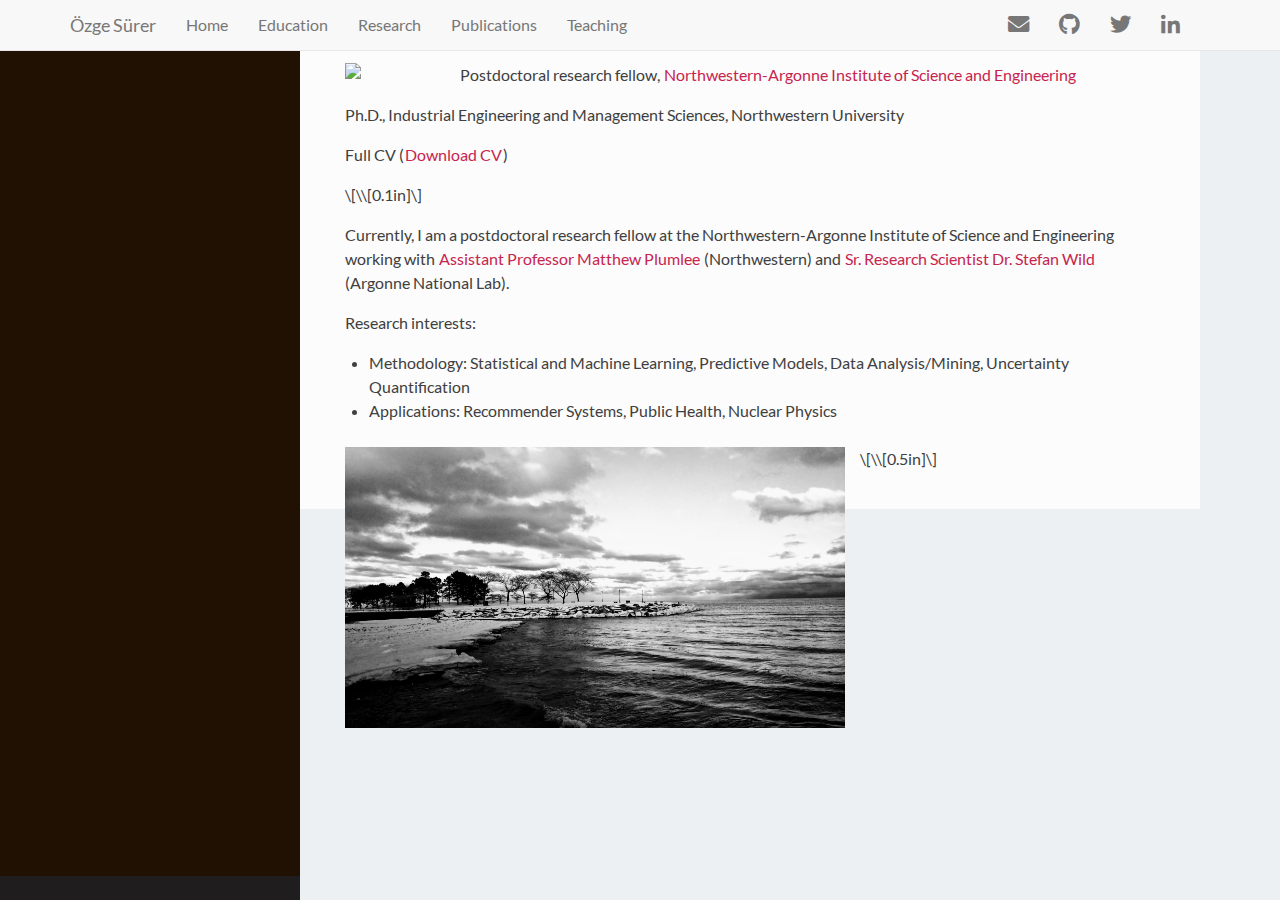
==== index.html @ b094a2ca "including some nice photos" ====
<!DOCTYPE html>
<html xmlns="http://www.w3.org/1999/xhtml">
  <head>
    <meta charset="utf-8">
    <meta http-equiv="Content-Type" content="text/html; charset=utf-8" />
    <meta name="generator" content="pandoc" />

    
    
    <title></title>

        <script src="site_libs/jquery-1.11.3/jquery.min.js"></script>
    <meta name="viewport" content="width=device-width, initial-scale=1" />
    <link href="site_libs/bootstrap-3.3.7/css/bootstrap.min.css" rel="stylesheet" />
    <script src="site_libs/bootstrap-3.3.7/js/bootstrap.min.js"></script>
    <script src="site_libs/jqueryui-1.11.4/jquery-ui.min.js"></script>
    <script src="site_libs/navigation-1.1/tabsets.js"></script>
    <link href="site_libs/magnific-popup-1.1.0/magnific-popup.css" rel="stylesheet" />
    <script src="site_libs/magnific-popup-1.1.0/jquery.magnific-popup.min.js"></script>
    <link href="site_libs/readthedown-0.1/readthedown.css" rel="stylesheet" />
    <link href="site_libs/readthedown-0.1/readthedown_fonts.css" rel="stylesheet" />
    <script src="site_libs/readthedown-0.1/readthedown.js"></script>
    <link href="site_libs/font-awesome-5.1.0/css/all.css" rel="stylesheet" />
    <link href="site_libs/font-awesome-5.1.0/css/v4-shims.css" rel="stylesheet" />
    
    
    
        <link rel="stylesheet" href="style.css" type="text/css" />
    
    <!-- tabsets -->
    <script>
      $(document).ready(function () {
	  window.buildTabsets("toc");
      });
      $(document).ready(function () {
	  $('.tabset-dropdown > .nav-tabs > li').click(function () {
	      $(this).parent().toggleClass('nav-tabs-open')
	  });
      });
    </script>

    <!-- code folding -->
    
    <!-- code download -->
    
    <!-- tabsets dropdown -->

    <style type="text/css">
      .tabset-dropdown > .nav-tabs {
	  display: inline-table;
	  max-height: 500px;
	  min-height: 44px;
	  overflow-y: auto;
	  background: white;
	  border: 1px solid #ddd;
	  border-radius: 4px;
      }
      
      .tabset-dropdown > .nav-tabs > li.active:before {
	  content: "";
	  font-family: 'Glyphicons Halflings';
	  display: inline-block;
	  padding: 10px;
	  border-right: 1px solid #ddd;
      }
      
      .tabset-dropdown > .nav-tabs.nav-tabs-open > li.active:before {
	  content: "&#xe258;";
	  border: none;
      }
      
      .tabset-dropdown > .nav-tabs.nav-tabs-open:before {
	  content: "";
	  font-family: 'Glyphicons Halflings';
	  display: inline-block;
	  padding: 10px;
	  border-right: 1px solid #ddd;
      }
      
      .tabset-dropdown > .nav-tabs > li.active {
	  display: block;
      }

      .tabset-dropdown > .nav-tabs > li.active a {
  	  padding: 0 15px !important;
      }

      .tabset-dropdown > .nav-tabs > li > a,
      .tabset-dropdown > .nav-tabs > li > a:focus,
      .tabset-dropdown > .nav-tabs > li > a:hover {
	  border: none;
	  display: inline-block;
	  border-radius: 4px;
	  background-color: transparent;
      }
      
      .tabset-dropdown > .nav-tabs.nav-tabs-open > li {
	  display: block;
	  float: none;
      }
      
      .tabset-dropdown > .nav-tabs > li {
	  display: none;
	  margin-left: 0 !important;
      }
    </style>
    
</head>

<body class="preload">

            <!-- readthedown start -->   
   <div id="content" data-toggle="wy-nav-shift">
     <nav id="nav-top" role="navigation" aria-label="top navigation">
       <a role="button" href="#" data-toggle="wy-nav-top"><span class="glyphicon glyphicon-menu-hamburger"></span></a>
     </nav>
         
   
      
   <div class="navbar navbar-default  navbar-fixed-top" role="navigation">
     <div class="container">
       <div class="navbar-header">
         <button type="button" class="navbar-toggle collapsed" data-toggle="collapse" data-target="#navbar">
           <span class="icon-bar"></span>
           <span class="icon-bar"></span>
           <span class="icon-bar"></span>
         </button>
         <a class="navbar-brand" href="index.html">Özge Sürer</a>
       </div>
       <div id="navbar" class="navbar-collapse collapse">
         <ul class="nav navbar-nav">
           <li>
     <a href="index.html">Home</a>
   </li>
   <li>
     <a href="education.html">Education</a>
   </li>
   <li>
     <a href="research.html">Research</a>
   </li>
   <li>
     <a href="publications.html">Publications</a>
   </li>
   <li>
     <a href="teaching.html">Teaching</a>
   </li>
         </ul>
         <ul class="nav navbar-nav navbar-right">
           <li>
     <a href="contact.html">
       <span class="fa fa-envelope fa-lg"></span>
        
     </a>
   </li>
   <li>
     <a href="https://github.com/ozgesurer">
       <span class="fa fa-github fa-lg"></span>
        
     </a>
   </li>
   <li>
     <a href="https://twitter.com/ozgesrr?lang=en">
       <span class="fa fa-twitter fa-lg"></span>
        
     </a>
   </li>
   <li>
     <a href="https://www.linkedin.com/in/özge-sürer-48224a33">
       <span class="fa fa-linkedin fa-lg"></span>
        
     </a>
   </li>
   <li>
     <a href="https://scholar.google.com/citations?hl=en&amp;user=3xDBhh4AAAAJ">
       <span class="ai ai-google-scholar"></span>
        
     </a>
   </li>
         </ul>
       </div><!--/.nav-collapse -->
     </div><!--/.container -->
   </div><!--/.navbar -->
        
      
         <!-- readthedown authors -->
   <div id="sidebar">
    <h2><a href="#content"></a></h2>
    <div id="toc">
      
    </div>
    <div id="postamble" data-toggle="wy-nav-shift" class="status">
                </div>
   </div>
   
   
      
   
<!-- Don't indent these lines or it will mess pre blocks indentation --> 
<div id="main">
<p><span class="math display">\[\\[0.5in]\]</span></p>
<p><img src="folder/os.jpg" class="img1"></p>
<p>Postdoctoral research fellow, <a href="https://www.naise.northwestern.edu">Northwestern-Argonne Institute of Science and Engineering</a></p>
<p>Ph.D., Industrial Engineering and Management Sciences, Northwestern University</p>
<p>Full CV (<a href="folder/CV_OzgeSurer.pdf#" class="download" title="Download CV as PDF">Download CV</a>)</p>
<p><span class="math display">\[\\[0.1in]\]</span></p>
<p>Currently, I am a postdoctoral research fellow at the Northwestern-Argonne Institute of Science and Engineering working with <a href="https://www.mccormick.northwestern.edu/research-faculty/directory/profiles/plumlee-matthew.html">Assistant Professor Matthew Plumlee</a> (Northwestern) and <a href="https://wildsm.github.io">Sr. Research Scientist Dr. Stefan Wild</a> (Argonne National Lab).</p>
<p>Research interests:</p>
<ul>
<li><p>Methodology: Statistical and Machine Learning, Predictive Models, Data Analysis/Mining, Uncertainty Quantification</p></li>
<li><p>Applications: Recommender Systems, Public Health, Nuclear Physics</p></li>
</ul>
<p><img src="folder/evanston1.jpg" class="img2"> <span class="math display">\[\\[0.5in]\]</span></p>
</div>

   
   
            
      

  <script>
    $(document).ready(function () {

			
 		
		$('#content img').addClass("image-lb");
	$('#content').magnificPopup({
	    type:'image',
	    closeOnContentClick: false,
	    closeBtnInside: false,
	    delegate: 'img',
	    gallery: {enabled: true },
	    image: {
	        verticalFit: true,
		titleSrc: 'alt'
	    }
 	});
 	    });
  </script>



    <!-- dynamically load mathjax for compatibility with self-contained -->
  <script>
    (function () {
	var script = document.createElement("script");
	script.type = "text/javascript";
	script.src  = "https://mathjax.rstudio.com/latest/MathJax.js?config=TeX-AMS-MML_HTMLorMML";
	document.getElementsByTagName("head")[0].appendChild(script);
    })();
  </script>
  
</body>
</html>
---- site_libs/readthedown-0.1/readthedown.css ----
/* Nav pills */

#main .nav-pills {
    margin-top: 20px;
    margin-bottom: 10px;
}

#main .nav-pills > li > a {
    background-color: #EEEEEE;
    background-image: none;
    background-position: 0 0;
}

#main .nav-pills > li > a:hover {
  color: #FFFFFF !important;
  background-color: #9F2042;
}

#main .nav-pills > li.active > a,
#main .nav-pills > li.active > a:hover,
#main .nav-pills > li.active > a:focus {
  color: #FFFFFF !important;
  background-color: #9F2042;
}

/* Chi-squared results */

.chisq-results {
    margin: -20px 0px 35px 20px;
    font-size: 90%;
    font-style: italic;
}


/* Images */

img.image-thumb {
    width: 250px;
    border: 1px solid #CCC;
    padding: 2px;
}

img.image-lb {
  cursor: pointer;
}

.figure {
    margin: 5px 10px 30px 0px;
    display: table;
}

.figure img {
    margin-bottom: 5px;
}

.figure p.caption {
    text-align: center;
    font-style: italic;
    font-size: 90%;
}


/* Data tables */

.datatables {
  margin: 2em 0em;
}

.dataTables_length,
.dataTables_filter,
.dataTables_info,
.dataTables_paginate {
  font-size: 90%;
}

.pagedtable-index-current {
  font-weight: bold;
}

#main a.anchor-section {
    color: #BBB;
}

/* General styling */

h1,h2,h3,h4,h5,h6,legend{
    font-family:"Roboto Slab","ff-tisa-web-pro","Georgia",Arial,sans-serif;
    font-weight:700;
    color: #9F2042;
}

h1{
    font-size:200%;
    margin-top: 1em;
    margin-bottom: 1.2em;
}

h1.title{
  font-size: 250%;
  margin-top: 0px;
}

.subtitle{
    font-size:95%; /* of h1 */
}

h2{
  margin-top: 1em;
  margin-bottom: 1.2em;
  font-size:160%;
}

h3{
  margin-top: 1em;
  margin-bottom: 1.2em;
  font-size:125%;
}

h4{
  margin-top: 1em;
  margin-bottom: 1.2em;
  font-size:115%;
}

h5{
    font-size:110%;
}

h6{
    font-size:100%;
}

h4,h5,h6{
    font-weight:300;
}

html{
    -ms-text-size-adjust:100%;
    -webkit-text-size-adjust:100%;
    font-size:100%;
    height:100%;
    overflow-x:hidden;
}

body{
    background:#edf0f2;
    color:#404040;
    font-family:"Lato","proxima-nova","Helvetica Neue",Arial,sans-serif;
    font-weight:normal;
    margin:0;
    min-height:100%;
    overflow-x:hidden;
}

#content{
    background:#fcfcfc;
    height:100%;
    margin-left:300px;
    /* margin:auto; */
    max-width:900px;
    min-height:100%;
}

p{
    font-size:16px;
    line-height:24px;
    margin:0px 0px 24px 0px;
}

#content ul {
  font-size: 16px;
}

#content p {
  margin-bottom: 16px;
}

b,strong{
    font-weight:bold}

blockquote{
    background-color: #F0F0F0;
    border-left:5px solid #CCCCCC;
    font-style:italic;
    line-height:24px;
    margin:0px 0px 24px 0px;
    /* margin-left:24px; */
    padding: 6px 20px;
}
#content blockquote > p,
#content blockquote > ul {
    margin-bottom: 0;
}

ul,ol,dl{
    line-height:24px;
    list-style-image:none;
    /* list-style:none; */
    margin:0px 0px 24px 0px;
    padding:0;
}

dd{
    margin:0;
}

#main ul,#content .toctree-wrapper ul,article ul{
    list-style:disc;
    line-height:24px;
    margin-bottom:24px}

#main ul li,#content .toctree-wrapper ul li,article ul li{
    list-style:disc;
    margin-left:24px}

#main ul li p:last-child,#content .toctree-wrapper ul li p:last-child,article ul li p:last-child{
                                                                                                                                  margin-bottom:0}

#main ul li ul,#content .toctree-wrapper ul li ul,article ul li ul{
    margin-bottom:0}

#main ul li li,#content .toctree-wrapper ul li li,article ul li li{
    list-style:circle}

#main ul li li li,#content .toctree-wrapper ul li li li,article ul li li li{
    list-style:square}

#main ul li ol li,#content .toctree-wrapper ul li ol li,article ul li ol li{
    list-style:decimal}

#main ol,#content ol,article ol{
    list-style:decimal;
    line-height:24px;
    margin-bottom:24px}

#main ol li,#content ol li,article ol li{
    list-style:decimal;
    margin-left:24px}

#main ol li p:last-child,#content ol li p:last-child,article ol li p:last-child{
                                                                                                                           margin-bottom:0}

#main ol li ul,#content ol li ul,article ol li ul{
    margin-bottom:0}

#main ol li ul li,#content ol li ul li,article ol li ul li{
    list-style:disc}

dl dt{
    font-weight:bold;
}

dl p,dl table,dl ul,dl ol{
    margin-bottom:12px !important;
}

dl dd{
    margin:0 0 12px 24px;
}

@media print{
    .codeblock,pre.sourceCode{
        white-space:pre
    }
}

@media print{
    html,body,section{
        background:none !important}

    *{
        box-shadow:none !important;
        text-shadow:none !important;
        filter:none !important;
        -ms-filter:none !important}

    a,a:visited{
          text-decoration:underline}

    pre.sourceCode,blockquote{
        page-break-inside:avoid}

    thead{
        display:table-header-group}

    tr,img{
        page-break-inside:avoid}

    img{
        max-width:100% !important}

    @page{
        margin:0.5cm}

    p,h2,h3{
        orphans:3;
        widows:3}

    h2,h3{
        page-break-after:avoid}
}

@media print{
    #postamble{
        display:none}

    #content{
        margin-left:0}
}

@media print{
    #sidebar{
        display:none}

    @page{
        size: auto;
        margin: 25mm 25mm 25mm 25mm;}

    body {
        margin: 0px;}
}


@media screen and (max-width: 768px){
    .tablet-hide{
        display:none}

    #content{
        margin-left: 0;
        padding: 1em;
    }
    #content.shift{
        position:relative;
        min-width:100%;
        left:75%;
        top:0;
        height:100%;
        overflow:hidden}
    #sidebar {
        font-size: 120%;
        left: -300px;
        width: 300px;
    }
    #content.shift #sidebar {
        font-size: 120%;
        left: 0;
        width: 75%;
    }
    #nav-top {
      display: inline-block;
    }
    #postamble {
      left:-300px;
    }
    #postamble.shift {
      font-size: 110%;
      left: 0;
      width: 75%;
    }
    img{
        width:100%;
        height:auto;
    }
    #main .nav-pills {
        margin-left: 0px;
    }
    #main .nav-pills li {
        margin-left: 10px !important;
    }
    #main .nav-pills > li > a {
        padding: 2px 8px !important;
        margin-right: 0px !important;
    }
}

@media screen and (min-width: 768px){
    #content {
      padding:1.618em 3.236em;
    }
    #postamble {
      left:0;
      width: 300px;
    }
    #nav-top {
      display: none;
    }
    #sidebar {
        left: 0;
        width: 300px;
    }
    #main .nav-pills {
        margin-left: 10px;
    }
    #main .nav-pills > li > a {
        padding: 3px 12px !important;
        margin-right: 5px !important;
    }
}

@media screen and (min-width: 1400px){
    #content{
        background:rgba(0,0,0,0.05)}

    #content{
        background:#fcfcfc}
}


#nav-top {
    margin-top: 0em;
    margin-bottom: 2em;
    border-radius: 5px;
    font-family:"Roboto Slab","ff-tisa-web-pro","Georgia",Arial,sans-serif;
    font-weight:700;
}

#nav-top span.glyphicon {
  color: #9F2042;
  font-size: 28px;
}


code{
    background:#fff;
    border:solid 1px #e1e4e5;
    /* color:#000;  for clickable code */
    font-size:85%;
    max-width:100%;
    overflow-x:auto;
    padding:0 5px;
    white-space: pre;
}

#content pre code {
    font-family:Monaco,Consolas,"Andale Mono WT","Andale Mono","Lucida Console","Lucida Sans Typewriter","DejaVu Sans Mono","Bitstream Vera Sans Mono","Liberation Mono","Nimbus Mono L","Courier New",Courier,monospace;
    border: none;
    background: none;
    font-size: 100%;
    white-space: pre;
}


#content pre {
    /* background:#f3f6f6; */
    border:1px solid #e1e4e5;
    /* color:#404040; */
    line-height: 1.5;
    margin-bottom:24px;
    overflow:auto;
    padding:12px;
    white-space: pre;
    word-wrap: normal;
    word-break: normal;
}

#content pre.sourceCode{
    /* background-color: #FFF; */
    margin:1px 0px 12px 0px;
}

#content div.sourceCode {
  background: #fcfcfc;
}

.table-wrapper {
  overflow-x: auto;
  margin-bottom: 1.8em;
}

table{
    border-collapse:collapse;
    border-spacing:0;
    empty-cells:show;
    margin:0;
    border-bottom:1px solid #e1e4e5;
}

td{
    vertical-align:top}

table td,table th{
    font-size:90%;
    margin:0;
    overflow:visible;
    padding:8px 16px;
    border:1px solid #e1e4e5;
}

table thead th{
    font-weight:bold;
    border-top:3px solid #e1e4e5;
    border-bottom:1px solid #e1e4e5;
    background-color:white;
}

table caption{
    color:#000;
    font:italic 85%/1 arial,sans-serif;
    padding:1em 0;
}

table tr:nth-child(2n-1) {
    background-color:#f3f6f6;
}

table tr:nth-child(2n) {
    background-color:white;
}

.dataTables_wrapper {
  overflow-x: auto;
}

#main .dataTables_wrapper a {
  background-image: none;
  padding: .2em;
}


.rotate-90{
    -webkit-transform:rotate(90deg);
    -moz-transform:rotate(90deg);
    -ms-transform:rotate(90deg);
    -o-transform:rotate(90deg);
    transform:rotate(90deg);
}

.rotate-270{
    -webkit-transform:rotate(270deg);
    -moz-transform:rotate(270deg);
    -ms-transform:rotate(270deg);
    -o-transform:rotate(270deg);
    transform:rotate(270deg);
}

*{
    -webkit-box-sizing:border-box;
    -moz-box-sizing:border-box;
    box-sizing:border-box;
}

figcaption,figure,footer,header,hgroup,nav{
    display:block}

ins{
    background:#ff9;
    color:#000;
    text-decoration:none}

mark{
    background:#ff0;
    color:#000;
    font-style:italic;
    font-weight:bold}

small{
    font-size:85%}

sub,sup{
    font-size:75%;
    line-height:0;
    position:relative;
    vertical-align:baseline}

sup{
    top:-0.5em}

sub{
    bottom:-0.25em}

img{
    -ms-interpolation-mode:bicubic;
    vertical-align:middle;
    max-width:100%}

svg:not(:root){
    overflow:hidden}

figure{
    margin:0}

label{
    cursor:pointer}

legend{
    border:0;
    margin-left:-7px;
    padding:0;
    white-space:normal}

.nav #content .admonition-title,#content .nav .admonition-title,.nav .icon{
    display:inline}

.wy-alert,#content .note,#content .attention,#content .caution,#content .danger,#content .error,#content .hint,#content .important,#content .tip,#content .warning,#content .seealso,#content .admonitiontodo{
    padding:12px;
    line-height:24px;
    margin-bottom:24px;
    /* background:#e7f2fa; */
}

.wy-alert-title,#content .admonition-title{
    color:#fff;
    font-weight:bold;
    display:block;
    color:#fff;
    /* background:#6ab0de; */
    /* margin:-12px; */
    padding:6px 12px;
    margin-bottom:0px}

#content .danger,#content .error{
    background:#fdf3f2}

.wy-alert.wy-alert-warning,#content .wy-alert-warning.note,#content .attention,#content .caution,#content .wy-alert-warning.danger,#content .wy-alert-warning.error,#content .wy-alert-warning.hint,#content .wy-alert-warning.important,#content .wy-alert-warning.tip,#content .warning,#content .wy-alert-warning.seealso,#content .admonitiontodo{
    background:#ffedcc}


#content .note,#content .seealso{
    background:#e7f2fa}

.wy-alert p:last-child,#content .note p:last-child,#content .attention p:last-child,#content .caution p:last-child,#content .danger p:last-child,#content .error p:last-child,#content .hint p:last-child,#content .important p:last-child,#content .tip p:last-child,#content .warning p:last-child,#content .seealso p:last-child,#content .admonitiontodo p:last-child{
    margin-bottom:0}

#content .admonition-title.tip,#content .admonition-title.important,#content .admonition-title.hint{
    line-height: 1;
    background:#1abc9c}

#content .important,#content .tip,#content .hint{
    background:#dbfaf4}

#content .admonition-title.note,#content .admonition-title.seealso{
    line-height: 1;
    background:#6ab0de}

#content .admonition-title.warning,#content .admonition-title.caution,#content .admonition-title.attention{
    line-height: 1;
    background:#F0B37E}

#content .admonition-title.error,#content .admonition-title.danger{
    line-height: 1;
    background:#f29f97}

legend{
    display:block;
    width:100%;
    border:0;
    padding:0;
    white-space:normal;
    margin-bottom:24px;
    font-size:150%;
    *margin-left:-7px}

label{
    display:block;
    margin:0 0 0.3125em 0;
    color:#333;
    font-size:90%}

a {
    color:#7B0D1E;
    text-decoration:none;
    cursor:pointer;
}

#main :not(.leaflet-control) > a {
    background-image: linear-gradient(180deg,#d64a70,#d64a70);
    background-size: 100% 100%;
    background-repeat: no-repeat;
    background-position: 0 2em;
    color:#c7254e;
    font-weight: 300;
    padding: .125em 1px 0 1px;
    transition: background-position .15s, color .15s;
}

#main :not(.leaflet-control) > a:hover {
    text-decoration: none;
    background-position: 0 0.3em;
    color: #ffffff;
}

a:hover, a:active{
    outline:0;
}

a:hover{
    color:#3d1308}

a:visited{
    color:#3d1308}

#main a.sourceLine {
  color: inherit;
}

.left{
    text-align:left}

.center{
    text-align:center}

.right{
    text-align:right}

hr{
    display:block;
    height:1px;
    border:0;
    border-top:1px solid #e1e4e5;
    margin:24px 0;
    padding:0}

#toc li{
    list-style:none;
    margin-left: 0px;
}

#sidebar header{
    height:32px;
    display:inline-block;
    line-height:32px;
    padding:0 1.618em;
    display:block;
    font-weight:bold;
    text-transform:uppercase;
    font-size:80%;
    color:#9F2042;
    white-space:nowrap}

#toc ul{
    margin-bottom:0}

#toc li.divide-top{
    border-top:solid 1px #404040}

#toc li.divide-bottom{
    border-bottom:solid 1px #404040}

#toc li.current{
    background:#e3e3e3}

#toc li.current a{
    color:gray;
    border-right:solid 1px #c9c9c9;
    padding:0.4045em 2.427em}

#toc li.current a:hover{
    background:#d6d6d6}

#toc li a{
    /* color:#404040; */
    padding:0.4045em 1.618em;
    position:relative;
    /* background:#fcfcfc; */
    border:none;
    /* border-bottom:solid 1px #c9c9c9; */
    /* border-top:solid 1px #c9c9c9; */
    padding-left:1.618em -4px}

#toc li.on a:hover,#toc li.current>a:hover{
    background:#fcfcfc}

#toc li ul li a{
    /* background:#c9c9c9; */
    padding:0.4045em 2.427em}

#toc li ul li ul li a{
    padding:0.4045em 3.236em}

#toc li.current ul{
    display:block}

#toc .local-toc li ul{
    display:block}

#toc li ul li a{
    margin-bottom:0;
    color:#b3b3b3;
    font-weight:normal}

#sidebar a{
    display:inline-block;
    line-height:18px;
    padding:0.4045em 1.618em;
    display:block;
    position:relative;
    font-size:90%;
    color:#b3b3b3;
    direction: ltr;
    text-decoration: none;
}

#sidebar a:hover{
    background-color:#4e4a4a;
    cursor:pointer}

#toc {
    overflow-x: hidden;
    overflow-y: auto;
    flex-grow: 200;
}

#sidebar {
    position:fixed;
    top:0;
    overflow: hidden;
    display: flex;
    flex-direction: column;
    height:100%;
    background:#211103;
    z-index:200;
    font-size: 16px;
}

#sidebar h2{
    z-index:200;
    background-color:#9F2042;
    text-align:center;
    padding:0.809em;
    display:block;
    color:#fcfcfc;
    font-size: 100%;
    margin-top: 0px;
    margin-bottom:0.809em;
}

#sidebar h2 a {
    color:#ffffff;
    text-decoration: none;
}

#sidebar h2 a:hover,
#sidebar h2 a:active,
#sidebar h2 a:focus {
    background-color: transparent;
    text-decoration: none;
}


#toc ul.nav li ul li {
    display: none;
}

#toc ul.nav li ul li ul li {
    display: none;
}

#toc ul.nav li.active ul li {
    display: inline;
}

#toc ul.nav li.active ul li ul li {
    display: inline;
}

#toc ul.nav li.active ul li a {
    background-color: #E3E3E3;
    color: #8099B0;
    border-right:solid 1px #c9c9c9 !important;
}

#toc ul.nav li.active ul li.active a {
    background-color: #C9C9C9;
    color: black !important;
    font-weight: bold !important;
}

#toc ul.nav li.active ul li.active ul li.active a {
    color: black !important;
    font-weight: bold !important;
    display: block !important;
}

#toc ul.nav li.active ul li.active ul li a {
    color: #808080 !important;
    font-weight: normal !important;
    display: block !important;
}

#toc ul.nav li.active ul li ul li a {
    display: none !important;
}

/* ul.nav li ul li ul li { */
/*     display: none !important; /\* as long as nav is on multiple levels of ul *\/ */
/*     /\* display: none; /\* as long as nav is on multiple levels of ul *\\/ *\/ */
/* } */

#toc ul.nav li ul li ul li ul li {
    display: none !important; /* as long as nav is on multiple levels of ul */
    /* display: none; /* as long as nav is on multiple levels of ul *\/ */
}

#toc ul.nav li.active > a {
    border-bottom:solid 1px #c9c9c9 !important; /* XXX Restrict it to 2nd level */
    border-right:solid 1px #c9c9c9 !important;
}

#toc ul.nav li.active a {
    color: gray !important;
    font-weight:bold;
    background-color: white;
    border-right:solid 0px white !important;
}

#toc ul.nav > li.active > a {
    color: black !important;
}

footer{
    color:#999}

footer p{
    margin-bottom:12px}

#postamble{
    color:#fcfcfc;
    background:#1f1d1d;
    border-top:solid 10px #211103;
    font-family:"Lato","proxima-nova","Helvetica Neue",Arial,sans-serif;
    font-size: 90%;
    z-index:400;
    padding:12px;
}

#postamble .author {
    font-size: 100%;
    margin-bottom: 0px;
}

#postamble .date {
    font-size: 100%;
    margin-bottom: 0px;
    color: #f8e5ee;
}

#postamble .author span,
#postamble .date span {
    padding-right: 0.7em;
}

#postamble .creator,#postamble .validation {
    display:none;
}

#content img{
    max-width:100%;
    height:auto !important}

#content div.figure{
    margin-bottom:24px}

#content div.figure.align-center{
    text-align:center}

#main>img,#main>a>img{
    margin-bottom:24px}

.verse{
    border-left:5px solid #6AB0DE;
    background-color: #E7F2FA;
    padding: 6px 20px;
    font-style:italic;
}

#content .note .last,#content .attention .last,#content .caution .last,#content .danger .last,#content .error .last,#content .hint .last,#content .important .last,#content .tip .last,#content .warning .last,#content .seealso .last,#content .admonitiontodo .last{
    margin-bottom:0}

#content .admonition-title:before{
    margin-right:4px}

#main ol p,#main ul p{
    margin-bottom:12px}


#content .sidebar{
    float:right;
    width:40%;
    display:block;
    margin:0 0 24px 24px;
    padding:24px;
    background:#f3f6f6;
    border:solid 1px #e1e4e5}

#content .sidebar p,#content .sidebar ul,#content .sidebar dl{
    font-size:90%}

#content .sidebar .last{
    margin-bottom:0}

#content .sidebar .sidebar-title{
    display:block;
    font-family:"Roboto Slab","ff-tisa-web-pro","Georgia",Arial,sans-serif;
    font-weight:bold;
    background:#e1e4e5;
    padding:6px 12px;
    margin:-24px;
    margin-bottom:24px;
    font-size:100%}

#content .highlighted{
    background:#F1C40F;
    display:inline-block;
    font-weight:bold;
    padding:0 6px}

#content .footnote-reference,#content .citation-reference{
    vertical-align:super;
    font-size:90%}

span[id*='MathJax-Span']{
    color:#404040}

.math{
    text-align:center}

#footnotes{
    border-top:1px solid #e1e4e5;
    padding-top: 36px;
}

h2.footnotes{
    display:none;
}

.footnum, .footref{
    color: #2980b9;
    font-size: 170%;
    font-family:"Lato","proxima-nova","Helvetica Neue",Arial,sans-serif;
}

.footnum:before, .footref:before{
    content:"[";
}

.footnum:after, .footref:after{
    content:"]";
}

.footpara {
    color: #999;
    font-size: 90%;
    font-family:"Lato","proxima-nova","Helvetica Neue",Arial,sans-serif;
    padding-bottom: 8px;
    padding-left: 16px;
    padding-right: 16px;
    padding-top: 8px;
    line-height: 1.25em;
    /* display: inline; */
}

/* Code folding buttons */

div.sourceCode .row,
div.sourceCode .row div {
    padding: 0;
    margin: 0;
    overflow-y: visible;
}

/* Tabsets tabs */

#main .nav-tabs a {
    padding: 10px 15px;
    background: none;
    transition: none;
    color: #888;
}

#main .nav-tabs li.active a {
    color: #333;
    border-bottom: 1px solid #fcfcfc;
}
---- site_libs/readthedown-0.1/readthedown_fonts.css ----
@font-face {
  font-family: 'Lato';
  font-style: normal;
  font-weight: 400;
  src: url(fonts/Lato.ttf) format('truetype');
}
@font-face {
  font-family: 'Lato';
  font-style: normal;
  font-weight: 700;
  src: url(fonts/LatoBold.ttf) format('truetype');
}
@font-face {
  font-family: 'Lato';
  font-style: italic;
  font-weight: 400;
  src: url(fonts/LatoItalic.ttf) format('truetype');
}
@font-face {
  font-family: 'Roboto Slab';
  font-style: normal;
  font-weight: 400;
  src: url(fonts/RobotoSlab-Regular.ttf) format('truetype');
}
@font-face {
  font-family: 'Roboto Slab';
  font-style: normal;
  font-weight: 700;
  src: url(fonts/RobotoSlab-Bold.ttf) format('truetype');
}
---- site_libs/font-awesome-5.1.0/css/all.css ----
/*!
 * Font Awesome Free 5.1.0 by @fontawesome - https://fontawesome.com
 * License - https://fontawesome.com/license (Icons: CC BY 4.0, Fonts: SIL OFL 1.1, Code: MIT License)
 */
.fa,.fab,.fal,.far,.fas{-moz-osx-font-smoothing:grayscale;-webkit-font-smoothing:antialiased;display:inline-block;font-style:normal;font-variant:normal;text-rendering:auto;line-height:1}.fa-lg{font-size:1.33333em;line-height:.75em;vertical-align:-.0667em}.fa-xs{font-size:.75em}.fa-sm{font-size:.875em}.fa-1x{font-size:1em}.fa-2x{font-size:2em}.fa-3x{font-size:3em}.fa-4x{font-size:4em}.fa-5x{font-size:5em}.fa-6x{font-size:6em}.fa-7x{font-size:7em}.fa-8x{font-size:8em}.fa-9x{font-size:9em}.fa-10x{font-size:10em}.fa-fw{text-align:center;width:1.25em}.fa-ul{list-style-type:none;margin-left:2.5em;padding-left:0}.fa-ul>li{position:relative}.fa-li{left:-2em;position:absolute;text-align:center;width:2em;line-height:inherit}.fa-border{border:.08em solid #eee;border-radius:.1em;padding:.2em .25em .15em}.fa-pull-left{float:left}.fa-pull-right{float:right}.fa.fa-pull-left,.fab.fa-pull-left,.fal.fa-pull-left,.far.fa-pull-left,.fas.fa-pull-left{margin-right:.3em}.fa.fa-pull-right,.fab.fa-pull-right,.fal.fa-pull-right,.far.fa-pull-right,.fas.fa-pull-right{margin-left:.3em}.fa-spin{animation:a 2s infinite linear}.fa-pulse{animation:a 1s infinite steps(8)}@keyframes a{0%{transform:rotate(0deg)}to{transform:rotate(1turn)}}.fa-rotate-90{-ms-filter:"progid:DXImageTransform.Microsoft.BasicImage(rotation=1)";transform:rotate(90deg)}.fa-rotate-180{-ms-filter:"progid:DXImageTransform.Microsoft.BasicImage(rotation=2)";transform:rotate(180deg)}.fa-rotate-270{-ms-filter:"progid:DXImageTransform.Microsoft.BasicImage(rotation=3)";transform:rotate(270deg)}.fa-flip-horizontal{-ms-filter:"progid:DXImageTransform.Microsoft.BasicImage(rotation=0, mirror=1)";transform:scaleX(-1)}.fa-flip-vertical{transform:scaleY(-1)}.fa-flip-horizontal.fa-flip-vertical,.fa-flip-vertical{-ms-filter:"progid:DXImageTransform.Microsoft.BasicImage(rotation=2, mirror=1)"}.fa-flip-horizontal.fa-flip-vertical{transform:scale(-1)}:root .fa-flip-horizontal,:root .fa-flip-vertical,:root .fa-rotate-90,:root .fa-rotate-180,:root .fa-rotate-270{-webkit-filter:none;filter:none}.fa-stack{display:inline-block;height:2em;line-height:2em;position:relative;vertical-align:middle;width:2em}.fa-stack-1x,.fa-stack-2x{left:0;position:absolute;text-align:center;width:100%}.fa-stack-1x{line-height:inherit}.fa-stack-2x{font-size:2em}.fa-inverse{color:#fff}.fa-500px:before{content:"\f26e"}.fa-accessible-icon:before{content:"\f368"}.fa-accusoft:before{content:"\f369"}.fa-address-book:before{content:"\f2b9"}.fa-address-card:before{content:"\f2bb"}.fa-adjust:before{content:"\f042"}.fa-adn:before{content:"\f170"}.fa-adversal:before{content:"\f36a"}.fa-affiliatetheme:before{content:"\f36b"}.fa-algolia:before{content:"\f36c"}.fa-align-center:before{content:"\f037"}.fa-align-justify:before{content:"\f039"}.fa-align-left:before{content:"\f036"}.fa-align-right:before{content:"\f038"}.fa-allergies:before{content:"\f461"}.fa-amazon:before{content:"\f270"}.fa-amazon-pay:before{content:"\f42c"}.fa-ambulance:before{content:"\f0f9"}.fa-american-sign-language-interpreting:before{content:"\f2a3"}.fa-amilia:before{content:"\f36d"}.fa-anchor:before{content:"\f13d"}.fa-android:before{content:"\f17b"}.fa-angellist:before{content:"\f209"}.fa-angle-double-down:before{content:"\f103"}.fa-angle-double-left:before{content:"\f100"}.fa-angle-double-right:before{content:"\f101"}.fa-angle-double-up:before{content:"\f102"}.fa-angle-down:before{content:"\f107"}.fa-angle-left:before{content:"\f104"}.fa-angle-right:before{content:"\f105"}.fa-angle-up:before{content:"\f106"}.fa-angry:before{content:"\f556"}.fa-angrycreative:before{content:"\f36e"}.fa-angular:before{content:"\f420"}.fa-app-store:before{content:"\f36f"}.fa-app-store-ios:before{content:"\f370"}.fa-apper:before{content:"\f371"}.fa-apple:before{content:"\f179"}.fa-apple-pay:before{content:"\f415"}.fa-archive:before{content:"\f187"}.fa-archway:before{content:"\f557"}.fa-arrow-alt-circle-down:before{content:"\f358"}.fa-arrow-alt-circle-left:before{content:"\f359"}.fa-arrow-alt-circle-right:before{content:"\f35a"}.fa-arrow-alt-circle-up:before{content:"\f35b"}.fa-arrow-circle-down:before{content:"\f0ab"}.fa-arrow-circle-left:before{content:"\f0a8"}.fa-arrow-circle-right:before{content:"\f0a9"}.fa-arrow-circle-up:before{content:"\f0aa"}.fa-arrow-down:before{content:"\f063"}.fa-arrow-left:before{content:"\f060"}.fa-arrow-right:before{content:"\f061"}.fa-arrow-up:before{content:"\f062"}.fa-arrows-alt:before{content:"\f0b2"}.fa-arrows-alt-h:before{content:"\f337"}.fa-arrows-alt-v:before{content:"\f338"}.fa-assistive-listening-systems:before{content:"\f2a2"}.fa-asterisk:before{content:"\f069"}.fa-asymmetrik:before{content:"\f372"}.fa-at:before{content:"\f1fa"}.fa-atlas:before{content:"\f558"}.fa-audible:before{content:"\f373"}.fa-audio-description:before{content:"\f29e"}.fa-autoprefixer:before{content:"\f41c"}.fa-avianex:before{content:"\f374"}.fa-aviato:before{content:"\f421"}.fa-award:before{content:"\f559"}.fa-aws:before{content:"\f375"}.fa-backspace:before{content:"\f55a"}.fa-backward:before{content:"\f04a"}.fa-balance-scale:before{content:"\f24e"}.fa-ban:before{content:"\f05e"}.fa-band-aid:before{content:"\f462"}.fa-bandcamp:before{content:"\f2d5"}.fa-barcode:before{content:"\f02a"}.fa-bars:before{content:"\f0c9"}.fa-baseball-ball:before{content:"\f433"}.fa-basketball-ball:before{content:"\f434"}.fa-bath:before{content:"\f2cd"}.fa-battery-empty:before{content:"\f244"}.fa-battery-full:before{content:"\f240"}.fa-battery-half:before{content:"\f242"}.fa-battery-quarter:before{content:"\f243"}.fa-battery-three-quarters:before{content:"\f241"}.fa-bed:before{content:"\f236"}.fa-beer:before{content:"\f0fc"}.fa-behance:before{content:"\f1b4"}.fa-behance-square:before{content:"\f1b5"}.fa-bell:before{content:"\f0f3"}.fa-bell-slash:before{content:"\f1f6"}.fa-bezier-curve:before{content:"\f55b"}.fa-bicycle:before{content:"\f206"}.fa-bimobject:before{content:"\f378"}.fa-binoculars:before{content:"\f1e5"}.fa-birthday-cake:before{content:"\f1fd"}.fa-bitbucket:before{content:"\f171"}.fa-bitcoin:before{content:"\f379"}.fa-bity:before{content:"\f37a"}.fa-black-tie:before{content:"\f27e"}.fa-blackberry:before{content:"\f37b"}.fa-blender:before{content:"\f517"}.fa-blind:before{content:"\f29d"}.fa-blogger:before{content:"\f37c"}.fa-blogger-b:before{content:"\f37d"}.fa-bluetooth:before{content:"\f293"}.fa-bluetooth-b:before{content:"\f294"}.fa-bold:before{content:"\f032"}.fa-bolt:before{content:"\f0e7"}.fa-bomb:before{content:"\f1e2"}.fa-bong:before{content:"\f55c"}.fa-book:before{content:"\f02d"}.fa-book-open:before{content:"\f518"}.fa-bookmark:before{content:"\f02e"}.fa-bowling-ball:before{content:"\f436"}.fa-box:before{content:"\f466"}.fa-box-open:before{content:"\f49e"}.fa-boxes:before{content:"\f468"}.fa-braille:before{content:"\f2a1"}.fa-briefcase:before{content:"\f0b1"}.fa-briefcase-medical:before{content:"\f469"}.fa-broadcast-tower:before{content:"\f519"}.fa-broom:before{content:"\f51a"}.fa-brush:before{content:"\f55d"}.fa-btc:before{content:"\f15a"}.fa-bug:before{content:"\f188"}.fa-building:before{content:"\f1ad"}.fa-bullhorn:before{content:"\f0a1"}.fa-bullseye:before{content:"\f140"}.fa-burn:before{content:"\f46a"}.fa-buromobelexperte:before{content:"\f37f"}.fa-bus:before{content:"\f207"}.fa-bus-alt:before{content:"\f55e"}.fa-buysellads:before{content:"\f20d"}.fa-calculator:before{content:"\f1ec"}.fa-calendar:before{content:"\f133"}.fa-calendar-alt:before{content:"\f073"}.fa-calendar-check:before{content:"\f274"}.fa-calendar-minus:before{content:"\f272"}.fa-calendar-plus:before{content:"\f271"}.fa-calendar-times:before{content:"\f273"}.fa-camera:before{content:"\f030"}.fa-camera-retro:before{content:"\f083"}.fa-cannabis:before{content:"\f55f"}.fa-capsules:before{content:"\f46b"}.fa-car:before{content:"\f1b9"}.fa-caret-down:before{content:"\f0d7"}.fa-caret-left:before{content:"\f0d9"}.fa-caret-right:before{content:"\f0da"}.fa-caret-square-down:before{content:"\f150"}.fa-caret-square-left:before{content:"\f191"}.fa-caret-square-right:before{content:"\f152"}.fa-caret-square-up:before{content:"\f151"}.fa-caret-up:before{content:"\f0d8"}.fa-cart-arrow-down:before{content:"\f218"}.fa-cart-plus:before{content:"\f217"}.fa-cc-amazon-pay:before{content:"\f42d"}.fa-cc-amex:before{content:"\f1f3"}.fa-cc-apple-pay:before{content:"\f416"}.fa-cc-diners-club:before{content:"\f24c"}.fa-cc-discover:before{content:"\f1f2"}.fa-cc-jcb:before{content:"\f24b"}.fa-cc-mastercard:before{content:"\f1f1"}.fa-cc-paypal:before{content:"\f1f4"}.fa-cc-stripe:before{content:"\f1f5"}.fa-cc-visa:before{content:"\f1f0"}.fa-centercode:before{content:"\f380"}.fa-certificate:before{content:"\f0a3"}.fa-chalkboard:before{content:"\f51b"}.fa-chalkboard-teacher:before{content:"\f51c"}.fa-chart-area:before{content:"\f1fe"}.fa-chart-bar:before{content:"\f080"}.fa-chart-line:before{content:"\f201"}.fa-chart-pie:before{content:"\f200"}.fa-check:before{content:"\f00c"}.fa-check-circle:before{content:"\f058"}.fa-check-double:before{content:"\f560"}.fa-check-square:before{content:"\f14a"}.fa-chess:before{content:"\f439"}.fa-chess-bishop:before{content:"\f43a"}.fa-chess-board:before{content:"\f43c"}.fa-chess-king:before{content:"\f43f"}.fa-chess-knight:before{content:"\f441"}.fa-chess-pawn:before{content:"\f443"}.fa-chess-queen:before{content:"\f445"}.fa-chess-rook:before{content:"\f447"}.fa-chevron-circle-down:before{content:"\f13a"}.fa-chevron-circle-left:before{content:"\f137"}.fa-chevron-circle-right:before{content:"\f138"}.fa-chevron-circle-up:before{content:"\f139"}.fa-chevron-down:before{content:"\f078"}.fa-chevron-left:before{content:"\f053"}.fa-chevron-right:before{content:"\f054"}.fa-chevron-up:before{content:"\f077"}.fa-child:before{content:"\f1ae"}.fa-chrome:before{content:"\f268"}.fa-church:before{content:"\f51d"}.fa-circle:before{content:"\f111"}.fa-circle-notch:before{content:"\f1ce"}.fa-clipboard:before{content:"\f328"}.fa-clipboard-check:before{content:"\f46c"}.fa-clipboard-list:before{content:"\f46d"}.fa-clock:before{content:"\f017"}.fa-clone:before{content:"\f24d"}.fa-closed-captioning:before{content:"\f20a"}.fa-cloud:before{content:"\f0c2"}.fa-cloud-download-alt:before{content:"\f381"}.fa-cloud-upload-alt:before{content:"\f382"}.fa-cloudscale:before{content:"\f383"}.fa-cloudsmith:before{content:"\f384"}.fa-cloudversify:before{content:"\f385"}.fa-cocktail:before{content:"\f561"}.fa-code:before{content:"\f121"}.fa-code-branch:before{content:"\f126"}.fa-codepen:before{content:"\f1cb"}.fa-codiepie:before{content:"\f284"}.fa-coffee:before{content:"\f0f4"}.fa-cog:before{content:"\f013"}.fa-cogs:before{content:"\f085"}.fa-coins:before{content:"\f51e"}.fa-columns:before{content:"\f0db"}.fa-comment:before{content:"\f075"}.fa-comment-alt:before{content:"\f27a"}.fa-comment-dots:before{content:"\f4ad"}.fa-comment-slash:before{content:"\f4b3"}.fa-comments:before{content:"\f086"}.fa-compact-disc:before{content:"\f51f"}.fa-compass:before{content:"\f14e"}.fa-compress:before{content:"\f066"}.fa-concierge-bell:before{content:"\f562"}.fa-connectdevelop:before{content:"\f20e"}.fa-contao:before{content:"\f26d"}.fa-cookie:before{content:"\f563"}.fa-cookie-bite:before{content:"\f564"}.fa-copy:before{content:"\f0c5"}.fa-copyright:before{content:"\f1f9"}.fa-couch:before{content:"\f4b8"}.fa-cpanel:before{content:"\f388"}.fa-creative-commons:before{content:"\f25e"}.fa-creative-commons-by:before{content:"\f4e7"}.fa-creative-commons-nc:before{content:"\f4e8"}.fa-creative-commons-nc-eu:before{content:"\f4e9"}.fa-creative-commons-nc-jp:before{content:"\f4ea"}.fa-creative-commons-nd:before{content:"\f4eb"}.fa-creative-commons-pd:before{content:"\f4ec"}.fa-creative-commons-pd-alt:before{content:"\f4ed"}.fa-creative-commons-remix:before{content:"\f4ee"}.fa-creative-commons-sa:before{content:"\f4ef"}.fa-creative-commons-sampling:before{content:"\f4f0"}.fa-creative-commons-sampling-plus:before{content:"\f4f1"}.fa-creative-commons-share:before{content:"\f4f2"}.fa-credit-card:before{content:"\f09d"}.fa-crop:before{content:"\f125"}.fa-crop-alt:before{content:"\f565"}.fa-crosshairs:before{content:"\f05b"}.fa-crow:before{content:"\f520"}.fa-crown:before{content:"\f521"}.fa-css3:before{content:"\f13c"}.fa-css3-alt:before{content:"\f38b"}.fa-cube:before{content:"\f1b2"}.fa-cubes:before{content:"\f1b3"}.fa-cut:before{content:"\f0c4"}.fa-cuttlefish:before{content:"\f38c"}.fa-d-and-d:before{content:"\f38d"}.fa-dashcube:before{content:"\f210"}.fa-database:before{content:"\f1c0"}.fa-deaf:before{content:"\f2a4"}.fa-delicious:before{content:"\f1a5"}.fa-deploydog:before{content:"\f38e"}.fa-deskpro:before{content:"\f38f"}.fa-desktop:before{content:"\f108"}.fa-deviantart:before{content:"\f1bd"}.fa-diagnoses:before{content:"\f470"}.fa-dice:before{content:"\f522"}.fa-dice-five:before{content:"\f523"}.fa-dice-four:before{content:"\f524"}.fa-dice-one:before{content:"\f525"}.fa-dice-six:before{content:"\f526"}.fa-dice-three:before{content:"\f527"}.fa-dice-two:before{content:"\f528"}.fa-digg:before{content:"\f1a6"}.fa-digital-ocean:before{content:"\f391"}.fa-digital-tachograph:before{content:"\f566"}.fa-discord:before{content:"\f392"}.fa-discourse:before{content:"\f393"}.fa-divide:before{content:"\f529"}.fa-dizzy:before{content:"\f567"}.fa-dna:before{content:"\f471"}.fa-dochub:before{content:"\f394"}.fa-docker:before{content:"\f395"}.fa-dollar-sign:before{content:"\f155"}.fa-dolly:before{content:"\f472"}.fa-dolly-flatbed:before{content:"\f474"}.fa-donate:before{content:"\f4b9"}.fa-door-closed:before{content:"\f52a"}.fa-door-open:before{content:"\f52b"}.fa-dot-circle:before{content:"\f192"}.fa-dove:before{content:"\f4ba"}.fa-download:before{content:"\f019"}.fa-draft2digital:before{content:"\f396"}.fa-drafting-compass:before{content:"\f568"}.fa-dribbble:before{content:"\f17d"}.fa-dribbble-square:before{content:"\f397"}.fa-dropbox:before{content:"\f16b"}.fa-drum:before{content:"\f569"}.fa-drum-steelpan:before{content:"\f56a"}.fa-drupal:before{content:"\f1a9"}.fa-dumbbell:before{content:"\f44b"}.fa-dyalog:before{content:"\f399"}.fa-earlybirds:before{content:"\f39a"}.fa-ebay:before{content:"\f4f4"}.fa-edge:before{content:"\f282"}.fa-edit:before{content:"\f044"}.fa-eject:before{content:"\f052"}.fa-elementor:before{content:"\f430"}.fa-ellipsis-h:before{content:"\f141"}.fa-ellipsis-v:before{content:"\f142"}.fa-ember:before{content:"\f423"}.fa-empire:before{content:"\f1d1"}.fa-envelope:before{content:"\f0e0"}.fa-envelope-open:before{content:"\f2b6"}.fa-envelope-square:before{content:"\f199"}.fa-envira:before{content:"\f299"}.fa-equals:before{content:"\f52c"}.fa-eraser:before{content:"\f12d"}.fa-erlang:before{content:"\f39d"}.fa-ethereum:before{content:"\f42e"}.fa-etsy:before{content:"\f2d7"}.fa-euro-sign:before{content:"\f153"}.fa-exchange-alt:before{content:"\f362"}.fa-exclamation:before{content:"\f12a"}.fa-exclamation-circle:before{content:"\f06a"}.fa-exclamation-triangle:before{content:"\f071"}.fa-expand:before{content:"\f065"}.fa-expand-arrows-alt:before{content:"\f31e"}.fa-expeditedssl:before{content:"\f23e"}.fa-external-link-alt:before{content:"\f35d"}.fa-external-link-square-alt:before{content:"\f360"}.fa-eye:before{content:"\f06e"}.fa-eye-dropper:before{content:"\f1fb"}.fa-eye-slash:before{content:"\f070"}.fa-facebook:before{content:"\f09a"}.fa-facebook-f:before{content:"\f39e"}.fa-facebook-messenger:before{content:"\f39f"}.fa-facebook-square:before{content:"\f082"}.fa-fast-backward:before{content:"\f049"}.fa-fast-forward:before{content:"\f050"}.fa-fax:before{content:"\f1ac"}.fa-feather:before{content:"\f52d"}.fa-feather-alt:before{content:"\f56b"}.fa-female:before{content:"\f182"}.fa-fighter-jet:before{content:"\f0fb"}.fa-file:before{content:"\f15b"}.fa-file-alt:before{content:"\f15c"}.fa-file-archive:before{content:"\f1c6"}.fa-file-audio:before{content:"\f1c7"}.fa-file-code:before{content:"\f1c9"}.fa-file-contract:before{content:"\f56c"}.fa-file-download:before{content:"\f56d"}.fa-file-excel:before{content:"\f1c3"}.fa-file-export:before{content:"\f56e"}.fa-file-image:before{content:"\f1c5"}.fa-file-import:before{content:"\f56f"}.fa-file-invoice:before{content:"\f570"}.fa-file-invoice-dollar:before{content:"\f571"}.fa-file-medical:before{content:"\f477"}.fa-file-medical-alt:before{content:"\f478"}.fa-file-pdf:before{content:"\f1c1"}.fa-file-powerpoint:before{content:"\f1c4"}.fa-file-prescription:before{content:"\f572"}.fa-file-signature:before{content:"\f573"}.fa-file-upload:before{content:"\f574"}.fa-file-video:before{content:"\f1c8"}.fa-file-word:before{content:"\f1c2"}.fa-fill:before{content:"\f575"}.fa-fill-drip:before{content:"\f576"}.fa-film:before{content:"\f008"}.fa-filter:before{content:"\f0b0"}.fa-fingerprint:before{content:"\f577"}.fa-fire:before{content:"\f06d"}.fa-fire-extinguisher:before{content:"\f134"}.fa-firefox:before{content:"\f269"}.fa-first-aid:before{content:"\f479"}.fa-first-order:before{content:"\f2b0"}.fa-first-order-alt:before{content:"\f50a"}.fa-firstdraft:before{content:"\f3a1"}.fa-fish:before{content:"\f578"}.fa-flag:before{content:"\f024"}.fa-flag-checkered:before{content:"\f11e"}.fa-flask:before{content:"\f0c3"}.fa-flickr:before{content:"\f16e"}.fa-flipboard:before{content:"\f44d"}.fa-flushed:before{content:"\f579"}.fa-fly:before{content:"\f417"}.fa-folder:before{content:"\f07b"}.fa-folder-open:before{content:"\f07c"}.fa-font:before{content:"\f031"}.fa-font-awesome:before{content:"\f2b4"}.fa-font-awesome-alt:before{content:"\f35c"}.fa-font-awesome-flag:before{content:"\f425"}.fa-font-awesome-logo-full:before{content:"\f4e6"}.fa-fonticons:before{content:"\f280"}.fa-fonticons-fi:before{content:"\f3a2"}.fa-football-ball:before{content:"\f44e"}.fa-fort-awesome:before{content:"\f286"}.fa-fort-awesome-alt:before{content:"\f3a3"}.fa-forumbee:before{content:"\f211"}.fa-forward:before{content:"\f04e"}.fa-foursquare:before{content:"\f180"}.fa-free-code-camp:before{content:"\f2c5"}.fa-freebsd:before{content:"\f3a4"}.fa-frog:before{content:"\f52e"}.fa-frown:before{content:"\f119"}.fa-frown-open:before{content:"\f57a"}.fa-fulcrum:before{content:"\f50b"}.fa-futbol:before{content:"\f1e3"}.fa-galactic-republic:before{content:"\f50c"}.fa-galactic-senate:before{content:"\f50d"}.fa-gamepad:before{content:"\f11b"}.fa-gas-pump:before{content:"\f52f"}.fa-gavel:before{content:"\f0e3"}.fa-gem:before{content:"\f3a5"}.fa-genderless:before{content:"\f22d"}.fa-get-pocket:before{content:"\f265"}.fa-gg:before{content:"\f260"}.fa-gg-circle:before{content:"\f261"}.fa-gift:before{content:"\f06b"}.fa-git:before{content:"\f1d3"}.fa-git-square:before{content:"\f1d2"}.fa-github:before{content:"\f09b"}.fa-github-alt:before{content:"\f113"}.fa-github-square:before{content:"\f092"}.fa-gitkraken:before{content:"\f3a6"}.fa-gitlab:before{content:"\f296"}.fa-gitter:before{content:"\f426"}.fa-glass-martini:before{content:"\f000"}.fa-glass-martini-alt:before{content:"\f57b"}.fa-glasses:before{content:"\f530"}.fa-glide:before{content:"\f2a5"}.fa-glide-g:before{content:"\f2a6"}.fa-globe:before{content:"\f0ac"}.fa-globe-africa:before{content:"\f57c"}.fa-globe-americas:before{content:"\f57d"}.fa-globe-asia:before{content:"\f57e"}.fa-gofore:before{content:"\f3a7"}.fa-golf-ball:before{content:"\f450"}.fa-goodreads:before{content:"\f3a8"}.fa-goodreads-g:before{content:"\f3a9"}.fa-google:before{content:"\f1a0"}.fa-google-drive:before{content:"\f3aa"}.fa-google-play:before{content:"\f3ab"}.fa-google-plus:before{content:"\f2b3"}.fa-google-plus-g:before{content:"\f0d5"}.fa-google-plus-square:before{content:"\f0d4"}.fa-google-wallet:before{content:"\f1ee"}.fa-graduation-cap:before{content:"\f19d"}.fa-gratipay:before{content:"\f184"}.fa-grav:before{content:"\f2d6"}.fa-greater-than:before{content:"\f531"}.fa-greater-than-equal:before{content:"\f532"}.fa-grimace:before{content:"\f57f"}.fa-grin:before{content:"\f580"}.fa-grin-alt:before{content:"\f581"}.fa-grin-beam:before{content:"\f582"}.fa-grin-beam-sweat:before{content:"\f583"}.fa-grin-hearts:before{content:"\f584"}.fa-grin-squint:before{content:"\f585"}.fa-grin-squint-tears:before{content:"\f586"}.fa-grin-stars:before{content:"\f587"}.fa-grin-tears:before{content:"\f588"}.fa-grin-tongue:before{content:"\f589"}.fa-grin-tongue-squint:before{content:"\f58a"}.fa-grin-tongue-wink:before{content:"\f58b"}.fa-grin-wink:before{content:"\f58c"}.fa-grip-horizontal:before{content:"\f58d"}.fa-grip-vertical:before{content:"\f58e"}.fa-gripfire:before{content:"\f3ac"}.fa-grunt:before{content:"\f3ad"}.fa-gulp:before{content:"\f3ae"}.fa-h-square:before{content:"\f0fd"}.fa-hacker-news:before{content:"\f1d4"}.fa-hacker-news-square:before{content:"\f3af"}.fa-hand-holding:before{content:"\f4bd"}.fa-hand-holding-heart:before{content:"\f4be"}.fa-hand-holding-usd:before{content:"\f4c0"}.fa-hand-lizard:before{content:"\f258"}.fa-hand-paper:before{content:"\f256"}.fa-hand-peace:before{content:"\f25b"}.fa-hand-point-down:before{content:"\f0a7"}.fa-hand-point-left:before{content:"\f0a5"}.fa-hand-point-right:before{content:"\f0a4"}.fa-hand-point-up:before{content:"\f0a6"}.fa-hand-pointer:before{content:"\f25a"}.fa-hand-rock:before{content:"\f255"}.fa-hand-scissors:before{content:"\f257"}.fa-hand-spock:before{content:"\f259"}.fa-hands:before{content:"\f4c2"}.fa-hands-helping:before{content:"\f4c4"}.fa-handshake:before{content:"\f2b5"}.fa-hashtag:before{content:"\f292"}.fa-hdd:before{content:"\f0a0"}.fa-heading:before{content:"\f1dc"}.fa-headphones:before{content:"\f025"}.fa-headphones-alt:before{content:"\f58f"}.fa-headset:before{content:"\f590"}.fa-heart:before{content:"\f004"}.fa-heartbeat:before{content:"\f21e"}.fa-helicopter:before{content:"\f533"}.fa-highlighter:before{content:"\f591"}.fa-hips:before{content:"\f452"}.fa-hire-a-helper:before{content:"\f3b0"}.fa-history:before{content:"\f1da"}.fa-hockey-puck:before{content:"\f453"}.fa-home:before{content:"\f015"}.fa-hooli:before{content:"\f427"}.fa-hornbill:before{content:"\f592"}.fa-hospital:before{content:"\f0f8"}.fa-hospital-alt:before{content:"\f47d"}.fa-hospital-symbol:before{content:"\f47e"}.fa-hot-tub:before{content:"\f593"}.fa-hotel:before{content:"\f594"}.fa-hotjar:before{content:"\f3b1"}.fa-hourglass:before{content:"\f254"}.fa-hourglass-end:before{content:"\f253"}.fa-hourglass-half:before{content:"\f252"}.fa-hourglass-start:before{content:"\f251"}.fa-houzz:before{content:"\f27c"}.fa-html5:before{content:"\f13b"}.fa-hubspot:before{content:"\f3b2"}.fa-i-cursor:before{content:"\f246"}.fa-id-badge:before{content:"\f2c1"}.fa-id-card:before{content:"\f2c2"}.fa-id-card-alt:before{content:"\f47f"}.fa-image:before{content:"\f03e"}.fa-images:before{content:"\f302"}.fa-imdb:before{content:"\f2d8"}.fa-inbox:before{content:"\f01c"}.fa-indent:before{content:"\f03c"}.fa-industry:before{content:"\f275"}.fa-infinity:before{content:"\f534"}.fa-info:before{content:"\f129"}.fa-info-circle:before{content:"\f05a"}.fa-instagram:before{content:"\f16d"}.fa-internet-explorer:before{content:"\f26b"}.fa-ioxhost:before{content:"\f208"}.fa-italic:before{content:"\f033"}.fa-itunes:before{content:"\f3b4"}.fa-itunes-note:before{content:"\f3b5"}.fa-java:before{content:"\f4e4"}.fa-jedi-order:before{content:"\f50e"}.fa-jenkins:before{content:"\f3b6"}.fa-joget:before{content:"\f3b7"}.fa-joint:before{content:"\f595"}.fa-joomla:before{content:"\f1aa"}.fa-js:before{content:"\f3b8"}.fa-js-square:before{content:"\f3b9"}.fa-jsfiddle:before{content:"\f1cc"}.fa-key:before{content:"\f084"}.fa-keybase:before{content:"\f4f5"}.fa-keyboard:before{content:"\f11c"}.fa-keycdn:before{content:"\f3ba"}.fa-kickstarter:before{content:"\f3bb"}.fa-kickstarter-k:before{content:"\f3bc"}.fa-kiss:before{content:"\f596"}.fa-kiss-beam:before{content:"\f597"}.fa-kiss-wink-heart:before{content:"\f598"}.fa-kiwi-bird:before{content:"\f535"}.fa-korvue:before{content:"\f42f"}.fa-language:before{content:"\f1ab"}.fa-laptop:before{content:"\f109"}.fa-laravel:before{content:"\f3bd"}.fa-lastfm:before{content:"\f202"}.fa-lastfm-square:before{content:"\f203"}.fa-laugh:before{content:"\f599"}.fa-laugh-beam:before{content:"\f59a"}.fa-laugh-squint:before{content:"\f59b"}.fa-laugh-wink:before{content:"\f59c"}.fa-leaf:before{content:"\f06c"}.fa-leanpub:before{content:"\f212"}.fa-lemon:before{content:"\f094"}.fa-less:before{content:"\f41d"}.fa-less-than:before{content:"\f536"}.fa-less-than-equal:before{content:"\f537"}.fa-level-down-alt:before{content:"\f3be"}.fa-level-up-alt:before{content:"\f3bf"}.fa-life-ring:before{content:"\f1cd"}.fa-lightbulb:before{content:"\f0eb"}.fa-line:before{content:"\f3c0"}.fa-link:before{content:"\f0c1"}.fa-linkedin:before{content:"\f08c"}.fa-linkedin-in:before{content:"\f0e1"}.fa-linode:before{content:"\f2b8"}.fa-linux:before{content:"\f17c"}.fa-lira-sign:before{content:"\f195"}.fa-list:before{content:"\f03a"}.fa-list-alt:before{content:"\f022"}.fa-list-ol:before{content:"\f0cb"}.fa-list-ul:before{content:"\f0ca"}.fa-location-arrow:before{content:"\f124"}.fa-lock:before{content:"\f023"}.fa-lock-open:before{content:"\f3c1"}.fa-long-arrow-alt-down:before{content:"\f309"}.fa-long-arrow-alt-left:before{content:"\f30a"}.fa-long-arrow-alt-right:before{content:"\f30b"}.fa-long-arrow-alt-up:before{content:"\f30c"}.fa-low-vision:before{content:"\f2a8"}.fa-luggage-cart:before{content:"\f59d"}.fa-lyft:before{content:"\f3c3"}.fa-magento:before{content:"\f3c4"}.fa-magic:before{content:"\f0d0"}.fa-magnet:before{content:"\f076"}.fa-mailchimp:before{content:"\f59e"}.fa-male:before{content:"\f183"}.fa-mandalorian:before{content:"\f50f"}.fa-map:before{content:"\f279"}.fa-map-marked:before{content:"\f59f"}.fa-map-marked-alt:before{content:"\f5a0"}.fa-map-marker:before{content:"\f041"}.fa-map-marker-alt:before{content:"\f3c5"}.fa-map-pin:before{content:"\f276"}.fa-map-signs:before{content:"\f277"}.fa-marker:before{content:"\f5a1"}.fa-mars:before{content:"\f222"}.fa-mars-double:before{content:"\f227"}.fa-mars-stroke:before{content:"\f229"}.fa-mars-stroke-h:before{content:"\f22b"}.fa-mars-stroke-v:before{content:"\f22a"}.fa-mastodon:before{content:"\f4f6"}.fa-maxcdn:before{content:"\f136"}.fa-medal:before{content:"\f5a2"}.fa-medapps:before{content:"\f3c6"}.fa-medium:before{content:"\f23a"}.fa-medium-m:before{content:"\f3c7"}.fa-medkit:before{content:"\f0fa"}.fa-medrt:before{content:"\f3c8"}.fa-meetup:before{content:"\f2e0"}.fa-megaport:before{content:"\f5a3"}.fa-meh:before{content:"\f11a"}.fa-meh-blank:before{content:"\f5a4"}.fa-meh-rolling-eyes:before{content:"\f5a5"}.fa-memory:before{content:"\f538"}.fa-mercury:before{content:"\f223"}.fa-microchip:before{content:"\f2db"}.fa-microphone:before{content:"\f130"}.fa-microphone-alt:before{content:"\f3c9"}.fa-microphone-alt-slash:before{content:"\f539"}.fa-microphone-slash:before{content:"\f131"}.fa-microsoft:before{content:"\f3ca"}.fa-minus:before{content:"\f068"}.fa-minus-circle:before{content:"\f056"}.fa-minus-square:before{content:"\f146"}.fa-mix:before{content:"\f3cb"}.fa-mixcloud:before{content:"\f289"}.fa-mizuni:before{content:"\f3cc"}.fa-mobile:before{content:"\f10b"}.fa-mobile-alt:before{content:"\f3cd"}.fa-modx:before{content:"\f285"}.fa-monero:before{content:"\f3d0"}.fa-money-bill:before{content:"\f0d6"}.fa-money-bill-alt:before{content:"\f3d1"}.fa-money-bill-wave:before{content:"\f53a"}.fa-money-bill-wave-alt:before{content:"\f53b"}.fa-money-check:before{content:"\f53c"}.fa-money-check-alt:before{content:"\f53d"}.fa-monument:before{content:"\f5a6"}.fa-moon:before{content:"\f186"}.fa-mortar-pestle:before{content:"\f5a7"}.fa-motorcycle:before{content:"\f21c"}.fa-mouse-pointer:before{content:"\f245"}.fa-music:before{content:"\f001"}.fa-napster:before{content:"\f3d2"}.fa-neuter:before{content:"\f22c"}.fa-newspaper:before{content:"\f1ea"}.fa-nimblr:before{content:"\f5a8"}.fa-nintendo-switch:before{content:"\f418"}.fa-node:before{content:"\f419"}.fa-node-js:before{content:"\f3d3"}.fa-not-equal:before{content:"\f53e"}.fa-notes-medical:before{content:"\f481"}.fa-npm:before{content:"\f3d4"}.fa-ns8:before{content:"\f3d5"}.fa-nutritionix:before{content:"\f3d6"}.fa-object-group:before{content:"\f247"}.fa-object-ungroup:before{content:"\f248"}.fa-odnoklassniki:before{content:"\f263"}.fa-odnoklassniki-square:before{content:"\f264"}.fa-old-republic:before{content:"\f510"}.fa-opencart:before{content:"\f23d"}.fa-openid:before{content:"\f19b"}.fa-opera:before{content:"\f26a"}.fa-optin-monster:before{content:"\f23c"}.fa-osi:before{content:"\f41a"}.fa-outdent:before{content:"\f03b"}.fa-page4:before{content:"\f3d7"}.fa-pagelines:before{content:"\f18c"}.fa-paint-brush:before{content:"\f1fc"}.fa-paint-roller:before{content:"\f5aa"}.fa-palette:before{content:"\f53f"}.fa-palfed:before{content:"\f3d8"}.fa-pallet:before{content:"\f482"}.fa-paper-plane:before{content:"\f1d8"}.fa-paperclip:before{content:"\f0c6"}.fa-parachute-box:before{content:"\f4cd"}.fa-paragraph:before{content:"\f1dd"}.fa-parking:before{content:"\f540"}.fa-passport:before{content:"\f5ab"}.fa-paste:before{content:"\f0ea"}.fa-patreon:before{content:"\f3d9"}.fa-pause:before{content:"\f04c"}.fa-pause-circle:before{content:"\f28b"}.fa-paw:before{content:"\f1b0"}.fa-paypal:before{content:"\f1ed"}.fa-pen:before{content:"\f304"}.fa-pen-alt:before{content:"\f305"}.fa-pen-fancy:before{content:"\f5ac"}.fa-pen-nib:before{content:"\f5ad"}.fa-pen-square:before{content:"\f14b"}.fa-pencil-alt:before{content:"\f303"}.fa-pencil-ruler:before{content:"\f5ae"}.fa-people-carry:before{content:"\f4ce"}.fa-percent:before{content:"\f295"}.fa-percentage:before{content:"\f541"}.fa-periscope:before{content:"\f3da"}.fa-phabricator:before{content:"\f3db"}.fa-phoenix-framework:before{content:"\f3dc"}.fa-phoenix-squadron:before{content:"\f511"}.fa-phone:before{content:"\f095"}.fa-phone-slash:before{content:"\f3dd"}.fa-phone-square:before{content:"\f098"}.fa-phone-volume:before{content:"\f2a0"}.fa-php:before{content:"\f457"}.fa-pied-piper:before{content:"\f2ae"}.fa-pied-piper-alt:before{content:"\f1a8"}.fa-pied-piper-hat:before{content:"\f4e5"}.fa-pied-piper-pp:before{content:"\f1a7"}.fa-piggy-bank:before{content:"\f4d3"}.fa-pills:before{content:"\f484"}.fa-pinterest:before{content:"\f0d2"}.fa-pinterest-p:before{content:"\f231"}.fa-pinterest-square:before{content:"\f0d3"}.fa-plane:before{content:"\f072"}.fa-plane-arrival:before{content:"\f5af"}.fa-plane-departure:before{content:"\f5b0"}.fa-play:before{content:"\f04b"}.fa-play-circle:before{content:"\f144"}.fa-playstation:before{content:"\f3df"}.fa-plug:before{content:"\f1e6"}.fa-plus:before{content:"\f067"}.fa-plus-circle:before{content:"\f055"}.fa-plus-square:before{content:"\f0fe"}.fa-podcast:before{content:"\f2ce"}.fa-poo:before{content:"\f2fe"}.fa-portrait:before{content:"\f3e0"}.fa-pound-sign:before{content:"\f154"}.fa-power-off:before{content:"\f011"}.fa-prescription:before{content:"\f5b1"}.fa-prescription-bottle:before{content:"\f485"}.fa-prescription-bottle-alt:before{content:"\f486"}.fa-print:before{content:"\f02f"}.fa-procedures:before{content:"\f487"}.fa-product-hunt:before{content:"\f288"}.fa-project-diagram:before{content:"\f542"}.fa-pushed:before{content:"\f3e1"}.fa-puzzle-piece:before{content:"\f12e"}.fa-python:before{content:"\f3e2"}.fa-qq:before{content:"\f1d6"}.fa-qrcode:before{content:"\f029"}.fa-question:before{content:"\f128"}.fa-question-circle:before{content:"\f059"}.fa-quidditch:before{content:"\f458"}.fa-quinscape:before{content:"\f459"}.fa-quora:before{content:"\f2c4"}.fa-quote-left:before{content:"\f10d"}.fa-quote-right:before{content:"\f10e"}.fa-r-project:before{content:"\f4f7"}.fa-random:before{content:"\f074"}.fa-ravelry:before{content:"\f2d9"}.fa-react:before{content:"\f41b"}.fa-readme:before{content:"\f4d5"}.fa-rebel:before{content:"\f1d0"}.fa-receipt:before{content:"\f543"}.fa-recycle:before{content:"\f1b8"}.fa-red-river:before{content:"\f3e3"}.fa-reddit:before{content:"\f1a1"}.fa-reddit-alien:before{content:"\f281"}.fa-reddit-square:before{content:"\f1a2"}.fa-redo:before{content:"\f01e"}.fa-redo-alt:before{content:"\f2f9"}.fa-registered:before{content:"\f25d"}.fa-rendact:before{content:"\f3e4"}.fa-renren:before{content:"\f18b"}.fa-reply:before{content:"\f3e5"}.fa-reply-all:before{content:"\f122"}.fa-replyd:before{content:"\f3e6"}.fa-researchgate:before{content:"\f4f8"}.fa-resolving:before{content:"\f3e7"}.fa-retweet:before{content:"\f079"}.fa-ribbon:before{content:"\f4d6"}.fa-road:before{content:"\f018"}.fa-robot:before{content:"\f544"}.fa-rocket:before{content:"\f135"}.fa-rocketchat:before{content:"\f3e8"}.fa-rockrms:before{content:"\f3e9"}.fa-rss:before{content:"\f09e"}.fa-rss-square:before{content:"\f143"}.fa-ruble-sign:before{content:"\f158"}.fa-ruler:before{content:"\f545"}.fa-ruler-combined:before{content:"\f546"}.fa-ruler-horizontal:before{content:"\f547"}.fa-ruler-vertical:before{content:"\f548"}.fa-rupee-sign:before{content:"\f156"}.fa-sad-cry:before{content:"\f5b3"}.fa-sad-tear:before{content:"\f5b4"}.fa-safari:before{content:"\f267"}.fa-sass:before{content:"\f41e"}.fa-save:before{content:"\f0c7"}.fa-schlix:before{content:"\f3ea"}.fa-school:before{content:"\f549"}.fa-screwdriver:before{content:"\f54a"}.fa-scribd:before{content:"\f28a"}.fa-search:before{content:"\f002"}.fa-search-minus:before{content:"\f010"}.fa-search-plus:before{content:"\f00e"}.fa-searchengin:before{content:"\f3eb"}.fa-seedling:before{content:"\f4d8"}.fa-sellcast:before{content:"\f2da"}.fa-sellsy:before{content:"\f213"}.fa-server:before{content:"\f233"}.fa-servicestack:before{content:"\f3ec"}.fa-share:before{content:"\f064"}.fa-share-alt:before{content:"\f1e0"}.fa-share-alt-square:before{content:"\f1e1"}.fa-share-square:before{content:"\f14d"}.fa-shekel-sign:before{content:"\f20b"}.fa-shield-alt:before{content:"\f3ed"}.fa-ship:before{content:"\f21a"}.fa-shipping-fast:before{content:"\f48b"}.fa-shirtsinbulk:before{content:"\f214"}.fa-shoe-prints:before{content:"\f54b"}.fa-shopping-bag:before{content:"\f290"}.fa-shopping-basket:before{content:"\f291"}.fa-shopping-cart:before{content:"\f07a"}.fa-shopware:before{content:"\f5b5"}.fa-shower:before{content:"\f2cc"}.fa-shuttle-van:before{content:"\f5b6"}.fa-sign:before{content:"\f4d9"}.fa-sign-in-alt:before{content:"\f2f6"}.fa-sign-language:before{content:"\f2a7"}.fa-sign-out-alt:before{content:"\f2f5"}.fa-signal:before{content:"\f012"}.fa-signature:before{content:"\f5b7"}.fa-simplybuilt:before{content:"\f215"}.fa-sistrix:before{content:"\f3ee"}.fa-sitemap:before{content:"\f0e8"}.fa-sith:before{content:"\f512"}.fa-skull:before{content:"\f54c"}.fa-skyatlas:before{content:"\f216"}.fa-skype:before{content:"\f17e"}.fa-slack:before{content:"\f198"}.fa-slack-hash:before{content:"\f3ef"}.fa-sliders-h:before{content:"\f1de"}.fa-slideshare:before{content:"\f1e7"}.fa-smile:before{content:"\f118"}.fa-smile-beam:before{content:"\f5b8"}.fa-smile-wink:before{content:"\f4da"}.fa-smoking:before{content:"\f48d"}.fa-smoking-ban:before{content:"\f54d"}.fa-snapchat:before{content:"\f2ab"}.fa-snapchat-ghost:before{content:"\f2ac"}.fa-snapchat-square:before{content:"\f2ad"}.fa-snowflake:before{content:"\f2dc"}.fa-solar-panel:before{content:"\f5ba"}.fa-sort:before{content:"\f0dc"}.fa-sort-alpha-down:before{content:"\f15d"}.fa-sort-alpha-up:before{content:"\f15e"}.fa-sort-amount-down:before{content:"\f160"}.fa-sort-amount-up:before{content:"\f161"}.fa-sort-down:before{content:"\f0dd"}.fa-sort-numeric-down:before{content:"\f162"}.fa-sort-numeric-up:before{content:"\f163"}.fa-sort-up:before{content:"\f0de"}.fa-soundcloud:before{content:"\f1be"}.fa-spa:before{content:"\f5bb"}.fa-space-shuttle:before{content:"\f197"}.fa-speakap:before{content:"\f3f3"}.fa-spinner:before{content:"\f110"}.fa-splotch:before{content:"\f5bc"}.fa-spotify:before{content:"\f1bc"}.fa-spray-can:before{content:"\f5bd"}.fa-square:before{content:"\f0c8"}.fa-square-full:before{content:"\f45c"}.fa-squarespace:before{content:"\f5be"}.fa-stack-exchange:before{content:"\f18d"}.fa-stack-overflow:before{content:"\f16c"}.fa-stamp:before{content:"\f5bf"}.fa-star:before{content:"\f005"}.fa-star-half:before{content:"\f089"}.fa-star-half-alt:before{content:"\f5c0"}.fa-staylinked:before{content:"\f3f5"}.fa-steam:before{content:"\f1b6"}.fa-steam-square:before{content:"\f1b7"}.fa-steam-symbol:before{content:"\f3f6"}.fa-step-backward:before{content:"\f048"}.fa-step-forward:before{content:"\f051"}.fa-stethoscope:before{content:"\f0f1"}.fa-sticker-mule:before{content:"\f3f7"}.fa-sticky-note:before{content:"\f249"}.fa-stop:before{content:"\f04d"}.fa-stop-circle:before{content:"\f28d"}.fa-stopwatch:before{content:"\f2f2"}.fa-store:before{content:"\f54e"}.fa-store-alt:before{content:"\f54f"}.fa-strava:before{content:"\f428"}.fa-stream:before{content:"\f550"}.fa-street-view:before{content:"\f21d"}.fa-strikethrough:before{content:"\f0cc"}.fa-stripe:before{content:"\f429"}.fa-stripe-s:before{content:"\f42a"}.fa-stroopwafel:before{content:"\f551"}.fa-studiovinari:before{content:"\f3f8"}.fa-stumbleupon:before{content:"\f1a4"}.fa-stumbleupon-circle:before{content:"\f1a3"}.fa-subscript:before{content:"\f12c"}.fa-subway:before{content:"\f239"}.fa-suitcase:before{content:"\f0f2"}.fa-suitcase-rolling:before{content:"\f5c1"}.fa-sun:before{content:"\f185"}.fa-superpowers:before{content:"\f2dd"}.fa-superscript:before{content:"\f12b"}.fa-supple:before{content:"\f3f9"}.fa-surprise:before{content:"\f5c2"}.fa-swatchbook:before{content:"\f5c3"}.fa-swimmer:before{content:"\f5c4"}.fa-swimming-pool:before{content:"\f5c5"}.fa-sync:before{content:"\f021"}.fa-sync-alt:before{content:"\f2f1"}.fa-syringe:before{content:"\f48e"}.fa-table:before{content:"\f0ce"}.fa-table-tennis:before{content:"\f45d"}.fa-tablet:before{content:"\f10a"}.fa-tablet-alt:before{content:"\f3fa"}.fa-tablets:before{content:"\f490"}.fa-tachometer-alt:before{content:"\f3fd"}.fa-tag:before{content:"\f02b"}.fa-tags:before{content:"\f02c"}.fa-tape:before{content:"\f4db"}.fa-tasks:before{content:"\f0ae"}.fa-taxi:before{content:"\f1ba"}.fa-teamspeak:before{content:"\f4f9"}.fa-telegram:before{content:"\f2c6"}.fa-telegram-plane:before{content:"\f3fe"}.fa-tencent-weibo:before{content:"\f1d5"}.fa-terminal:before{content:"\f120"}.fa-text-height:before{content:"\f034"}.fa-text-width:before{content:"\f035"}.fa-th:before{content:"\f00a"}.fa-th-large:before{content:"\f009"}.fa-th-list:before{content:"\f00b"}.fa-themeco:before{content:"\f5c6"}.fa-themeisle:before{content:"\f2b2"}.fa-thermometer:before{content:"\f491"}.fa-thermometer-empty:before{content:"\f2cb"}.fa-thermometer-full:before{content:"\f2c7"}.fa-thermometer-half:before{content:"\f2c9"}.fa-thermometer-quarter:before{content:"\f2ca"}.fa-thermometer-three-quarters:before{content:"\f2c8"}.fa-thumbs-down:before{content:"\f165"}.fa-thumbs-up:before{content:"\f164"}.fa-thumbtack:before{content:"\f08d"}.fa-ticket-alt:before{content:"\f3ff"}.fa-times:before{content:"\f00d"}.fa-times-circle:before{content:"\f057"}.fa-tint:before{content:"\f043"}.fa-tint-slash:before{content:"\f5c7"}.fa-tired:before{content:"\f5c8"}.fa-toggle-off:before{content:"\f204"}.fa-toggle-on:before{content:"\f205"}.fa-toolbox:before{content:"\f552"}.fa-tooth:before{content:"\f5c9"}.fa-trade-federation:before{content:"\f513"}.fa-trademark:before{content:"\f25c"}.fa-train:before{content:"\f238"}.fa-transgender:before{content:"\f224"}.fa-transgender-alt:before{content:"\f225"}.fa-trash:before{content:"\f1f8"}.fa-trash-alt:before{content:"\f2ed"}.fa-tree:before{content:"\f1bb"}.fa-trello:before{content:"\f181"}.fa-tripadvisor:before{content:"\f262"}.fa-trophy:before{content:"\f091"}.fa-truck:before{content:"\f0d1"}.fa-truck-loading:before{content:"\f4de"}.fa-truck-moving:before{content:"\f4df"}.fa-tshirt:before{content:"\f553"}.fa-tty:before{content:"\f1e4"}.fa-tumblr:before{content:"\f173"}.fa-tumblr-square:before{content:"\f174"}.fa-tv:before{content:"\f26c"}.fa-twitch:before{content:"\f1e8"}.fa-twitter:before{content:"\f099"}.fa-twitter-square:before{content:"\f081"}.fa-typo3:before{content:"\f42b"}.fa-uber:before{content:"\f402"}.fa-uikit:before{content:"\f403"}.fa-umbrella:before{content:"\f0e9"}.fa-umbrella-beach:before{content:"\f5ca"}.fa-underline:before{content:"\f0cd"}.fa-undo:before{content:"\f0e2"}.fa-undo-alt:before{content:"\f2ea"}.fa-uniregistry:before{content:"\f404"}.fa-universal-access:before{content:"\f29a"}.fa-university:before{content:"\f19c"}.fa-unlink:before{content:"\f127"}.fa-unlock:before{content:"\f09c"}.fa-unlock-alt:before{content:"\f13e"}.fa-untappd:before{content:"\f405"}.fa-upload:before{content:"\f093"}.fa-usb:before{content:"\f287"}.fa-user:before{content:"\f007"}.fa-user-alt:before{content:"\f406"}.fa-user-alt-slash:before{content:"\f4fa"}.fa-user-astronaut:before{content:"\f4fb"}.fa-user-check:before{content:"\f4fc"}.fa-user-circle:before{content:"\f2bd"}.fa-user-clock:before{content:"\f4fd"}.fa-user-cog:before{content:"\f4fe"}.fa-user-edit:before{content:"\f4ff"}.fa-user-friends:before{content:"\f500"}.fa-user-graduate:before{content:"\f501"}.fa-user-lock:before{content:"\f502"}.fa-user-md:before{content:"\f0f0"}.fa-user-minus:before{content:"\f503"}.fa-user-ninja:before{content:"\f504"}.fa-user-plus:before{content:"\f234"}.fa-user-secret:before{content:"\f21b"}.fa-user-shield:before{content:"\f505"}.fa-user-slash:before{content:"\f506"}.fa-user-tag:before{content:"\f507"}.fa-user-tie:before{content:"\f508"}.fa-user-times:before{content:"\f235"}.fa-users:before{content:"\f0c0"}.fa-users-cog:before{content:"\f509"}.fa-ussunnah:before{content:"\f407"}.fa-utensil-spoon:before{content:"\f2e5"}.fa-utensils:before{content:"\f2e7"}.fa-vaadin:before{content:"\f408"}.fa-vector-square:before{content:"\f5cb"}.fa-venus:before{content:"\f221"}.fa-venus-double:before{content:"\f226"}.fa-venus-mars:before{content:"\f228"}.fa-viacoin:before{content:"\f237"}.fa-viadeo:before{content:"\f2a9"}.fa-viadeo-square:before{content:"\f2aa"}.fa-vial:before{content:"\f492"}.fa-vials:before{content:"\f493"}.fa-viber:before{content:"\f409"}.fa-video:before{content:"\f03d"}.fa-video-slash:before{content:"\f4e2"}.fa-vimeo:before{content:"\f40a"}.fa-vimeo-square:before{content:"\f194"}.fa-vimeo-v:before{content:"\f27d"}.fa-vine:before{content:"\f1ca"}.fa-vk:before{content:"\f189"}.fa-vnv:before{content:"\f40b"}.fa-volleyball-ball:before{content:"\f45f"}.fa-volume-down:before{content:"\f027"}.fa-volume-off:before{content:"\f026"}.fa-volume-up:before{content:"\f028"}.fa-vuejs:before{content:"\f41f"}.fa-walking:before{content:"\f554"}.fa-wallet:before{content:"\f555"}.fa-warehouse:before{content:"\f494"}.fa-weebly:before{content:"\f5cc"}.fa-weibo:before{content:"\f18a"}.fa-weight:before{content:"\f496"}.fa-weight-hanging:before{content:"\f5cd"}.fa-weixin:before{content:"\f1d7"}.fa-whatsapp:before{content:"\f232"}.fa-whatsapp-square:before{content:"\f40c"}.fa-wheelchair:before{content:"\f193"}.fa-whmcs:before{content:"\f40d"}.fa-wifi:before{content:"\f1eb"}.fa-wikipedia-w:before{content:"\f266"}.fa-window-close:before{content:"\f410"}.fa-window-maximize:before{content:"\f2d0"}.fa-window-minimize:before{content:"\f2d1"}.fa-window-restore:before{content:"\f2d2"}.fa-windows:before{content:"\f17a"}.fa-wine-glass:before{content:"\f4e3"}.fa-wine-glass-alt:before{content:"\f5ce"}.fa-wix:before{content:"\f5cf"}.fa-wolf-pack-battalion:before{content:"\f514"}.fa-won-sign:before{content:"\f159"}.fa-wordpress:before{content:"\f19a"}.fa-wordpress-simple:before{content:"\f411"}.fa-wpbeginner:before{content:"\f297"}.fa-wpexplorer:before{content:"\f2de"}.fa-wpforms:before{content:"\f298"}.fa-wrench:before{content:"\f0ad"}.fa-x-ray:before{content:"\f497"}.fa-xbox:before{content:"\f412"}.fa-xing:before{content:"\f168"}.fa-xing-square:before{content:"\f169"}.fa-y-combinator:before{content:"\f23b"}.fa-yahoo:before{content:"\f19e"}.fa-yandex:before{content:"\f413"}.fa-yandex-international:before{content:"\f414"}.fa-yelp:before{content:"\f1e9"}.fa-yen-sign:before{content:"\f157"}.fa-yoast:before{content:"\f2b1"}.fa-youtube:before{content:"\f167"}.fa-youtube-square:before{content:"\f431"}.sr-only{border:0;clip:rect(0,0,0,0);height:1px;margin:-1px;overflow:hidden;padding:0;position:absolute;width:1px}.sr-only-focusable:active,.sr-only-focusable:focus{clip:auto;height:auto;margin:0;overflow:visible;position:static;width:auto}@font-face{font-family:"Font Awesome 5 Brands";font-style:normal;font-weight:normal;src:url(../webfonts/fa-brands-400.eot);src:url(../webfonts/fa-brands-400.eot?#iefix) format("embedded-opentype"),url(../webfonts/fa-brands-400.woff2) format("woff2"),url(../webfonts/fa-brands-400.woff) format("woff"),url(../webfonts/fa-brands-400.ttf) format("truetype"),url(../webfonts/fa-brands-400.svg#fontawesome) format("svg")}.fab{font-family:"Font Awesome 5 Brands"}@font-face{font-family:"Font Awesome 5 Free";font-style:normal;font-weight:400;src:url(../webfonts/fa-regular-400.eot);src:url(../webfonts/fa-regular-400.eot?#iefix) format("embedded-opentype"),url(../webfonts/fa-regular-400.woff2) format("woff2"),url(../webfonts/fa-regular-400.woff) format("woff"),url(../webfonts/fa-regular-400.ttf) format("truetype"),url(../webfonts/fa-regular-400.svg#fontawesome) format("svg")}.far{font-weight:400}@font-face{font-family:"Font Awesome 5 Free";font-style:normal;font-weight:900;src:url(../webfonts/fa-solid-900.eot);src:url(../webfonts/fa-solid-900.eot?#iefix) format("embedded-opentype"),url(../webfonts/fa-solid-900.woff2) format("woff2"),url(../webfonts/fa-solid-900.woff) format("woff"),url(../webfonts/fa-solid-900.ttf) format("truetype"),url(../webfonts/fa-solid-900.svg#fontawesome) format("svg")}.fa,.far,.fas{font-family:"Font Awesome 5 Free"}.fa,.fas{font-weight:900}
---- site_libs/font-awesome-5.1.0/css/v4-shims.css ----
/*!
 * Font Awesome Free 5.1.0 by @fontawesome - https://fontawesome.com
 * License - https://fontawesome.com/license (Icons: CC BY 4.0, Fonts: SIL OFL 1.1, Code: MIT License)
 */
.fa.fa-glass:before {
  content: "\f000"; }

.fa.fa-meetup {
  font-family: 'Font Awesome 5 Brands';
  font-weight: 400; }

.fa.fa-star-o {
  font-family: 'Font Awesome 5 Free';
  font-weight: 400; }

.fa.fa-star-o:before {
  content: "\f005"; }

.fa.fa-remove:before {
  content: "\f00d"; }

.fa.fa-close:before {
  content: "\f00d"; }

.fa.fa-gear:before {
  content: "\f013"; }

.fa.fa-trash-o {
  font-family: 'Font Awesome 5 Free';
  font-weight: 400; }

.fa.fa-trash-o:before {
  content: "\f2ed"; }

.fa.fa-file-o {
  font-family: 'Font Awesome 5 Free';
  font-weight: 400; }

.fa.fa-file-o:before {
  content: "\f15b"; }

.fa.fa-clock-o {
  font-family: 'Font Awesome 5 Free';
  font-weight: 400; }

.fa.fa-clock-o:before {
  content: "\f017"; }

.fa.fa-arrow-circle-o-down {
  font-family: 'Font Awesome 5 Free';
  font-weight: 400; }

.fa.fa-arrow-circle-o-down:before {
  content: "\f358"; }

.fa.fa-arrow-circle-o-up {
  font-family: 'Font Awesome 5 Free';
  font-weight: 400; }

.fa.fa-arrow-circle-o-up:before {
  content: "\f35b"; }

.fa.fa-play-circle-o {
  font-family: 'Font Awesome 5 Free';
  font-weight: 400; }

.fa.fa-play-circle-o:before {
  content: "\f144"; }

.fa.fa-repeat:before {
  content: "\f01e"; }

.fa.fa-rotate-right:before {
  content: "\f01e"; }

.fa.fa-refresh:before {
  content: "\f021"; }

.fa.fa-list-alt {
  font-family: 'Font Awesome 5 Free';
  font-weight: 400; }

.fa.fa-dedent:before {
  content: "\f03b"; }

.fa.fa-video-camera:before {
  content: "\f03d"; }

.fa.fa-picture-o {
  font-family: 'Font Awesome 5 Free';
  font-weight: 400; }

.fa.fa-picture-o:before {
  content: "\f03e"; }

.fa.fa-photo {
  font-family: 'Font Awesome 5 Free';
  font-weight: 400; }

.fa.fa-photo:before {
  content: "\f03e"; }

.fa.fa-image {
  font-family: 'Font Awesome 5 Free';
  font-weight: 400; }

.fa.fa-image:before {
  content: "\f03e"; }

.fa.fa-pencil:before {
  content: "\f303"; }

.fa.fa-map-marker:before {
  content: "\f3c5"; }

.fa.fa-pencil-square-o {
  font-family: 'Font Awesome 5 Free';
  font-weight: 400; }

.fa.fa-pencil-square-o:before {
  content: "\f044"; }

.fa.fa-share-square-o {
  font-family: 'Font Awesome 5 Free';
  font-weight: 400; }

.fa.fa-share-square-o:before {
  content: "\f14d"; }

.fa.fa-check-square-o {
  font-family: 'Font Awesome 5 Free';
  font-weight: 400; }

.fa.fa-check-square-o:before {
  content: "\f14a"; }

.fa.fa-arrows:before {
  content: "\f0b2"; }

.fa.fa-times-circle-o {
  font-family: 'Font Awesome 5 Free';
  font-weight: 400; }

.fa.fa-times-circle-o:before {
  content: "\f057"; }

.fa.fa-check-circle-o {
  font-family: 'Font Awesome 5 Free';
  font-weight: 400; }

.fa.fa-check-circle-o:before {
  content: "\f058"; }

.fa.fa-mail-forward:before {
  content: "\f064"; }

.fa.fa-eye {
  font-family: 'Font Awesome 5 Free';
  font-weight: 400; }

.fa.fa-eye-slash {
  font-family: 'Font Awesome 5 Free';
  font-weight: 400; }

.fa.fa-warning:before {
  content: "\f071"; }

.fa.fa-calendar:before {
  content: "\f073"; }

.fa.fa-arrows-v:before {
  content: "\f338"; }

.fa.fa-arrows-h:before {
  content: "\f337"; }

.fa.fa-bar-chart {
  font-family: 'Font Awesome 5 Free';
  font-weight: 400; }

.fa.fa-bar-chart:before {
  content: "\f080"; }

.fa.fa-bar-chart-o {
  font-family: 'Font Awesome 5 Free';
  font-weight: 400; }

.fa.fa-bar-chart-o:before {
  content: "\f080"; }

.fa.fa-twitter-square {
  font-family: 'Font Awesome 5 Brands';
  font-weight: 400; }

.fa.fa-facebook-square {
  font-family: 'Font Awesome 5 Brands';
  font-weight: 400; }

.fa.fa-gears:before {
  content: "\f085"; }

.fa.fa-thumbs-o-up {
  font-family: 'Font Awesome 5 Free';
  font-weight: 400; }

.fa.fa-thumbs-o-up:before {
  content: "\f164"; }

.fa.fa-thumbs-o-down {
  font-family: 'Font Awesome 5 Free';
  font-weight: 400; }

.fa.fa-thumbs-o-down:before {
  content: "\f165"; }

.fa.fa-heart-o {
  font-family: 'Font Awesome 5 Free';
  font-weight: 400; }

.fa.fa-heart-o:before {
  content: "\f004"; }

.fa.fa-sign-out:before {
  content: "\f2f5"; }

.fa.fa-linkedin-square {
  font-family: 'Font Awesome 5 Brands';
  font-weight: 400; }

.fa.fa-linkedin-square:before {
  content: "\f08c"; }

.fa.fa-thumb-tack:before {
  content: "\f08d"; }

.fa.fa-external-link:before {
  content: "\f35d"; }

.fa.fa-sign-in:before {
  content: "\f2f6"; }

.fa.fa-github-square {
  font-family: 'Font Awesome 5 Brands';
  font-weight: 400; }

.fa.fa-lemon-o {
  font-family: 'Font Awesome 5 Free';
  font-weight: 400; }

.fa.fa-lemon-o:before {
  content: "\f094"; }

.fa.fa-square-o {
  font-family: 'Font Awesome 5 Free';
  font-weight: 400; }

.fa.fa-square-o:before {
  content: "\f0c8"; }

.fa.fa-bookmark-o {
  font-family: 'Font Awesome 5 Free';
  font-weight: 400; }

.fa.fa-bookmark-o:before {
  content: "\f02e"; }

.fa.fa-twitter {
  font-family: 'Font Awesome 5 Brands';
  font-weight: 400; }

.fa.fa-facebook {
  font-family: 'Font Awesome 5 Brands';
  font-weight: 400; }

.fa.fa-facebook:before {
  content: "\f39e"; }

.fa.fa-facebook-f {
  font-family: 'Font Awesome 5 Brands';
  font-weight: 400; }

.fa.fa-facebook-f:before {
  content: "\f39e"; }

.fa.fa-github {
  font-family: 'Font Awesome 5 Brands';
  font-weight: 400; }

.fa.fa-credit-card {
  font-family: 'Font Awesome 5 Free';
  font-weight: 400; }

.fa.fa-feed:before {
  content: "\f09e"; }

.fa.fa-hdd-o {
  font-family: 'Font Awesome 5 Free';
  font-weight: 400; }

.fa.fa-hdd-o:before {
  content: "\f0a0"; }

.fa.fa-hand-o-right {
  font-family: 'Font Awesome 5 Free';
  font-weight: 400; }

.fa.fa-hand-o-right:before {
  content: "\f0a4"; }

.fa.fa-hand-o-left {
  font-family: 'Font Awesome 5 Free';
  font-weight: 400; }

.fa.fa-hand-o-left:before {
  content: "\f0a5"; }

.fa.fa-hand-o-up {
  font-family: 'Font Awesome 5 Free';
  font-weight: 400; }

.fa.fa-hand-o-up:before {
  content: "\f0a6"; }

.fa.fa-hand-o-down {
  font-family: 'Font Awesome 5 Free';
  font-weight: 400; }

.fa.fa-hand-o-down:before {
  content: "\f0a7"; }

.fa.fa-arrows-alt:before {
  content: "\f31e"; }

.fa.fa-group:before {
  content: "\f0c0"; }

.fa.fa-chain:before {
  content: "\f0c1"; }

.fa.fa-scissors:before {
  content: "\f0c4"; }

.fa.fa-files-o {
  font-family: 'Font Awesome 5 Free';
  font-weight: 400; }

.fa.fa-files-o:before {
  content: "\f0c5"; }

.fa.fa-floppy-o {
  font-family: 'Font Awesome 5 Free';
  font-weight: 400; }

.fa.fa-floppy-o:before {
  content: "\f0c7"; }

.fa.fa-navicon:before {
  content: "\f0c9"; }

.fa.fa-reorder:before {
  content: "\f0c9"; }

.fa.fa-pinterest {
  font-family: 'Font Awesome 5 Brands';
  font-weight: 400; }

.fa.fa-pinterest-square {
  font-family: 'Font Awesome 5 Brands';
  font-weight: 400; }

.fa.fa-google-plus-square {
  font-family: 'Font Awesome 5 Brands';
  font-weight: 400; }

.fa.fa-google-plus {
  font-family: 'Font Awesome 5 Brands';
  font-weight: 400; }

.fa.fa-google-plus:before {
  content: "\f0d5"; }

.fa.fa-money {
  font-family: 'Font Awesome 5 Free';
  font-weight: 400; }

.fa.fa-money:before {
  content: "\f3d1"; }

.fa.fa-unsorted:before {
  content: "\f0dc"; }

.fa.fa-sort-desc:before {
  content: "\f0dd"; }

.fa.fa-sort-asc:before {
  content: "\f0de"; }

.fa.fa-linkedin {
  font-family: 'Font Awesome 5 Brands';
  font-weight: 400; }

.fa.fa-linkedin:before {
  content: "\f0e1"; }

.fa.fa-rotate-left:before {
  content: "\f0e2"; }

.fa.fa-legal:before {
  content: "\f0e3"; }

.fa.fa-tachometer:before {
  content: "\f3fd"; }

.fa.fa-dashboard:before {
  content: "\f3fd"; }

.fa.fa-comment-o {
  font-family: 'Font Awesome 5 Free';
  font-weight: 400; }

.fa.fa-comment-o:before {
  content: "\f075"; }

.fa.fa-comments-o {
  font-family: 'Font Awesome 5 Free';
  font-weight: 400; }

.fa.fa-comments-o:before {
  content: "\f086"; }

.fa.fa-flash:before {
  content: "\f0e7"; }

.fa.fa-clipboard {
  font-family: 'Font Awesome 5 Free';
  font-weight: 400; }

.fa.fa-paste {
  font-family: 'Font Awesome 5 Free';
  font-weight: 400; }

.fa.fa-paste:before {
  content: "\f328"; }

.fa.fa-lightbulb-o {
  font-family: 'Font Awesome 5 Free';
  font-weight: 400; }

.fa.fa-lightbulb-o:before {
  content: "\f0eb"; }

.fa.fa-exchange:before {
  content: "\f362"; }

.fa.fa-cloud-download:before {
  content: "\f381"; }

.fa.fa-cloud-upload:before {
  content: "\f382"; }

.fa.fa-bell-o {
  font-family: 'Font Awesome 5 Free';
  font-weight: 400; }

.fa.fa-bell-o:before {
  content: "\f0f3"; }

.fa.fa-cutlery:before {
  content: "\f2e7"; }

.fa.fa-file-text-o {
  font-family: 'Font Awesome 5 Free';
  font-weight: 400; }

.fa.fa-file-text-o:before {
  content: "\f15c"; }

.fa.fa-building-o {
  font-family: 'Font Awesome 5 Free';
  font-weight: 400; }

.fa.fa-building-o:before {
  content: "\f1ad"; }

.fa.fa-hospital-o {
  font-family: 'Font Awesome 5 Free';
  font-weight: 400; }

.fa.fa-hospital-o:before {
  content: "\f0f8"; }

.fa.fa-tablet:before {
  content: "\f3fa"; }

.fa.fa-mobile:before {
  content: "\f3cd"; }

.fa.fa-mobile-phone:before {
  content: "\f3cd"; }

.fa.fa-circle-o {
  font-family: 'Font Awesome 5 Free';
  font-weight: 400; }

.fa.fa-circle-o:before {
  content: "\f111"; }

.fa.fa-mail-reply:before {
  content: "\f3e5"; }

.fa.fa-github-alt {
  font-family: 'Font Awesome 5 Brands';
  font-weight: 400; }

.fa.fa-folder-o {
  font-family: 'Font Awesome 5 Free';
  font-weight: 400; }

.fa.fa-folder-o:before {
  content: "\f07b"; }

.fa.fa-folder-open-o {
  font-family: 'Font Awesome 5 Free';
  font-weight: 400; }

.fa.fa-folder-open-o:before {
  content: "\f07c"; }

.fa.fa-smile-o {
  font-family: 'Font Awesome 5 Free';
  font-weight: 400; }

.fa.fa-smile-o:before {
  content: "\f118"; }

.fa.fa-frown-o {
  font-family: 'Font Awesome 5 Free';
  font-weight: 400; }

.fa.fa-frown-o:before {
  content: "\f119"; }

.fa.fa-meh-o {
  font-family: 'Font Awesome 5 Free';
  font-weight: 400; }

.fa.fa-meh-o:before {
  content: "\f11a"; }

.fa.fa-keyboard-o {
  font-family: 'Font Awesome 5 Free';
  font-weight: 400; }

.fa.fa-keyboard-o:before {
  content: "\f11c"; }

.fa.fa-flag-o {
  font-family: 'Font Awesome 5 Free';
  font-weight: 400; }

.fa.fa-flag-o:before {
  content: "\f024"; }

.fa.fa-mail-reply-all:before {
  content: "\f122"; }

.fa.fa-star-half-o {
  font-family: 'Font Awesome 5 Free';
  font-weight: 400; }

.fa.fa-star-half-o:before {
  content: "\f089"; }

.fa.fa-star-half-empty {
  font-family: 'Font Awesome 5 Free';
  font-weight: 400; }

.fa.fa-star-half-empty:before {
  content: "\f089"; }

.fa.fa-star-half-full {
  font-family: 'Font Awesome 5 Free';
  font-weight: 400; }

.fa.fa-star-half-full:before {
  content: "\f089"; }

.fa.fa-code-fork:before {
  content: "\f126"; }

.fa.fa-chain-broken:before {
  content: "\f127"; }

.fa.fa-shield:before {
  content: "\f3ed"; }

.fa.fa-calendar-o {
  font-family: 'Font Awesome 5 Free';
  font-weight: 400; }

.fa.fa-calendar-o:before {
  content: "\f133"; }

.fa.fa-maxcdn {
  font-family: 'Font Awesome 5 Brands';
  font-weight: 400; }

.fa.fa-html5 {
  font-family: 'Font Awesome 5 Brands';
  font-weight: 400; }

.fa.fa-css3 {
  font-family: 'Font Awesome 5 Brands';
  font-weight: 400; }

.fa.fa-ticket:before {
  content: "\f3ff"; }

.fa.fa-minus-square-o {
  font-family: 'Font Awesome 5 Free';
  font-weight: 400; }

.fa.fa-minus-square-o:before {
  content: "\f146"; }

.fa.fa-level-up:before {
  content: "\f3bf"; }

.fa.fa-level-down:before {
  content: "\f3be"; }

.fa.fa-pencil-square:before {
  content: "\f14b"; }

.fa.fa-external-link-square:before {
  content: "\f360"; }

.fa.fa-compass {
  font-family: 'Font Awesome 5 Free';
  font-weight: 400; }

.fa.fa-caret-square-o-down {
  font-family: 'Font Awesome 5 Free';
  font-weight: 400; }

.fa.fa-caret-square-o-down:before {
  content: "\f150"; }

.fa.fa-toggle-down {
  font-family: 'Font Awesome 5 Free';
  font-weight: 400; }

.fa.fa-toggle-down:before {
  content: "\f150"; }

.fa.fa-caret-square-o-up {
  font-family: 'Font Awesome 5 Free';
  font-weight: 400; }

.fa.fa-caret-square-o-up:before {
  content: "\f151"; }

.fa.fa-toggle-up {
  font-family: 'Font Awesome 5 Free';
  font-weight: 400; }

.fa.fa-toggle-up:before {
  content: "\f151"; }

.fa.fa-caret-square-o-right {
  font-family: 'Font Awesome 5 Free';
  font-weight: 400; }

.fa.fa-caret-square-o-right:before {
  content: "\f152"; }

.fa.fa-toggle-right {
  font-family: 'Font Awesome 5 Free';
  font-weight: 400; }

.fa.fa-toggle-right:before {
  content: "\f152"; }

.fa.fa-eur:before {
  content: "\f153"; }

.fa.fa-euro:before {
  content: "\f153"; }

.fa.fa-gbp:before {
  content: "\f154"; }

.fa.fa-usd:before {
  content: "\f155"; }

.fa.fa-dollar:before {
  content: "\f155"; }

.fa.fa-inr:before {
  content: "\f156"; }

.fa.fa-rupee:before {
  content: "\f156"; }

.fa.fa-jpy:before {
  content: "\f157"; }

.fa.fa-cny:before {
  content: "\f157"; }

.fa.fa-rmb:before {
  content: "\f157"; }

.fa.fa-yen:before {
  content: "\f157"; }

.fa.fa-rub:before {
  content: "\f158"; }

.fa.fa-ruble:before {
  content: "\f158"; }

.fa.fa-rouble:before {
  content: "\f158"; }

.fa.fa-krw:before {
  content: "\f159"; }

.fa.fa-won:before {
  content: "\f159"; }

.fa.fa-btc {
  font-family: 'Font Awesome 5 Brands';
  font-weight: 400; }

.fa.fa-bitcoin {
  font-family: 'Font Awesome 5 Brands';
  font-weight: 400; }

.fa.fa-bitcoin:before {
  content: "\f15a"; }

.fa.fa-file-text:before {
  content: "\f15c"; }

.fa.fa-sort-alpha-asc:before {
  content: "\f15d"; }

.fa.fa-sort-alpha-desc:before {
  content: "\f15e"; }

.fa.fa-sort-amount-asc:before {
  content: "\f160"; }

.fa.fa-sort-amount-desc:before {
  content: "\f161"; }

.fa.fa-sort-numeric-asc:before {
  content: "\f162"; }

.fa.fa-sort-numeric-desc:before {
  content: "\f163"; }

.fa.fa-youtube-square {
  font-family: 'Font Awesome 5 Brands';
  font-weight: 400; }

.fa.fa-youtube {
  font-family: 'Font Awesome 5 Brands';
  font-weight: 400; }

.fa.fa-xing {
  font-family: 'Font Awesome 5 Brands';
  font-weight: 400; }

.fa.fa-xing-square {
  font-family: 'Font Awesome 5 Brands';
  font-weight: 400; }

.fa.fa-youtube-play {
  font-family: 'Font Awesome 5 Brands';
  font-weight: 400; }

.fa.fa-youtube-play:before {
  content: "\f167"; }

.fa.fa-dropbox {
  font-family: 'Font Awesome 5 Brands';
  font-weight: 400; }

.fa.fa-stack-overflow {
  font-family: 'Font Awesome 5 Brands';
  font-weight: 400; }

.fa.fa-instagram {
  font-family: 'Font Awesome 5 Brands';
  font-weight: 400; }

.fa.fa-flickr {
  font-family: 'Font Awesome 5 Brands';
  font-weight: 400; }

.fa.fa-adn {
  font-family: 'Font Awesome 5 Brands';
  font-weight: 400; }

.fa.fa-bitbucket {
  font-family: 'Font Awesome 5 Brands';
  font-weight: 400; }

.fa.fa-bitbucket-square {
  font-family: 'Font Awesome 5 Brands';
  font-weight: 400; }

.fa.fa-bitbucket-square:before {
  content: "\f171"; }

.fa.fa-tumblr {
  font-family: 'Font Awesome 5 Brands';
  font-weight: 400; }

.fa.fa-tumblr-square {
  font-family: 'Font Awesome 5 Brands';
  font-weight: 400; }

.fa.fa-long-arrow-down:before {
  content: "\f309"; }

.fa.fa-long-arrow-up:before {
  content: "\f30c"; }

.fa.fa-long-arrow-left:before {
  content: "\f30a"; }

.fa.fa-long-arrow-right:before {
  content: "\f30b"; }

.fa.fa-apple {
  font-family: 'Font Awesome 5 Brands';
  font-weight: 400; }

.fa.fa-windows {
  font-family: 'Font Awesome 5 Brands';
  font-weight: 400; }

.fa.fa-android {
  font-family: 'Font Awesome 5 Brands';
  font-weight: 400; }

.fa.fa-linux {
  font-family: 'Font Awesome 5 Brands';
  font-weight: 400; }

.fa.fa-dribbble {
  font-family: 'Font Awesome 5 Brands';
  font-weight: 400; }

.fa.fa-skype {
  font-family: 'Font Awesome 5 Brands';
  font-weight: 400; }

.fa.fa-foursquare {
  font-family: 'Font Awesome 5 Brands';
  font-weight: 400; }

.fa.fa-trello {
  font-family: 'Font Awesome 5 Brands';
  font-weight: 400; }

.fa.fa-gratipay {
  font-family: 'Font Awesome 5 Brands';
  font-weight: 400; }

.fa.fa-gittip {
  font-family: 'Font Awesome 5 Brands';
  font-weight: 400; }

.fa.fa-gittip:before {
  content: "\f184"; }

.fa.fa-sun-o {
  font-family: 'Font Awesome 5 Free';
  font-weight: 400; }

.fa.fa-sun-o:before {
  content: "\f185"; }

.fa.fa-moon-o {
  font-family: 'Font Awesome 5 Free';
  font-weight: 400; }

.fa.fa-moon-o:before {
  content: "\f186"; }

.fa.fa-vk {
  font-family: 'Font Awesome 5 Brands';
  font-weight: 400; }

.fa.fa-weibo {
  font-family: 'Font Awesome 5 Brands';
  font-weight: 400; }

.fa.fa-renren {
  font-family: 'Font Awesome 5 Brands';
  font-weight: 400; }

.fa.fa-pagelines {
  font-family: 'Font Awesome 5 Brands';
  font-weight: 400; }

.fa.fa-stack-exchange {
  font-family: 'Font Awesome 5 Brands';
  font-weight: 400; }

.fa.fa-arrow-circle-o-right {
  font-family: 'Font Awesome 5 Free';
  font-weight: 400; }

.fa.fa-arrow-circle-o-right:before {
  content: "\f35a"; }

.fa.fa-arrow-circle-o-left {
  font-family: 'Font Awesome 5 Free';
  font-weight: 400; }

.fa.fa-arrow-circle-o-left:before {
  content: "\f359"; }

.fa.fa-caret-square-o-left {
  font-family: 'Font Awesome 5 Free';
  font-weight: 400; }

.fa.fa-caret-square-o-left:before {
  content: "\f191"; }

.fa.fa-toggle-left {
  font-family: 'Font Awesome 5 Free';
  font-weight: 400; }

.fa.fa-toggle-left:before {
  content: "\f191"; }

.fa.fa-dot-circle-o {
  font-family: 'Font Awesome 5 Free';
  font-weight: 400; }

.fa.fa-dot-circle-o:before {
  content: "\f192"; }

.fa.fa-vimeo-square {
  font-family: 'Font Awesome 5 Brands';
  font-weight: 400; }

.fa.fa-try:before {
  content: "\f195"; }

.fa.fa-turkish-lira:before {
  content: "\f195"; }

.fa.fa-plus-square-o {
  font-family: 'Font Awesome 5 Free';
  font-weight: 400; }

.fa.fa-plus-square-o:before {
  content: "\f0fe"; }

.fa.fa-slack {
  font-family: 'Font Awesome 5 Brands';
  font-weight: 400; }

.fa.fa-wordpress {
  font-family: 'Font Awesome 5 Brands';
  font-weight: 400; }

.fa.fa-openid {
  font-family: 'Font Awesome 5 Brands';
  font-weight: 400; }

.fa.fa-institution:before {
  content: "\f19c"; }

.fa.fa-bank:before {
  content: "\f19c"; }

.fa.fa-mortar-board:before {
  content: "\f19d"; }

.fa.fa-yahoo {
  font-family: 'Font Awesome 5 Brands';
  font-weight: 400; }

.fa.fa-google {
  font-family: 'Font Awesome 5 Brands';
  font-weight: 400; }

.fa.fa-reddit {
  font-family: 'Font Awesome 5 Brands';
  font-weight: 400; }

.fa.fa-reddit-square {
  font-family: 'Font Awesome 5 Brands';
  font-weight: 400; }

.fa.fa-stumbleupon-circle {
  font-family: 'Font Awesome 5 Brands';
  font-weight: 400; }

.fa.fa-stumbleupon {
  font-family: 'Font Awesome 5 Brands';
  font-weight: 400; }

.fa.fa-delicious {
  font-family: 'Font Awesome 5 Brands';
  font-weight: 400; }

.fa.fa-digg {
  font-family: 'Font Awesome 5 Brands';
  font-weight: 400; }

.fa.fa-pied-piper-pp {
  font-family: 'Font Awesome 5 Brands';
  font-weight: 400; }

.fa.fa-pied-piper-alt {
  font-family: 'Font Awesome 5 Brands';
  font-weight: 400; }

.fa.fa-drupal {
  font-family: 'Font Awesome 5 Brands';
  font-weight: 400; }

.fa.fa-joomla {
  font-family: 'Font Awesome 5 Brands';
  font-weight: 400; }

.fa.fa-spoon:before {
  content: "\f2e5"; }

.fa.fa-behance {
  font-family: 'Font Awesome 5 Brands';
  font-weight: 400; }

.fa.fa-behance-square {
  font-family: 'Font Awesome 5 Brands';
  font-weight: 400; }

.fa.fa-steam {
  font-family: 'Font Awesome 5 Brands';
  font-weight: 400; }

.fa.fa-steam-square {
  font-family: 'Font Awesome 5 Brands';
  font-weight: 400; }

.fa.fa-automobile:before {
  content: "\f1b9"; }

.fa.fa-cab:before {
  content: "\f1ba"; }

.fa.fa-envelope-o {
  font-family: 'Font Awesome 5 Free';
  font-weight: 400; }

.fa.fa-envelope-o:before {
  content: "\f0e0"; }

.fa.fa-deviantart {
  font-family: 'Font Awesome 5 Brands';
  font-weight: 400; }

.fa.fa-soundcloud {
  font-family: 'Font Awesome 5 Brands';
  font-weight: 400; }

.fa.fa-file-pdf-o {
  font-family: 'Font Awesome 5 Free';
  font-weight: 400; }

.fa.fa-file-pdf-o:before {
  content: "\f1c1"; }

.fa.fa-file-word-o {
  font-family: 'Font Awesome 5 Free';
  font-weight: 400; }

.fa.fa-file-word-o:before {
  content: "\f1c2"; }

.fa.fa-file-excel-o {
  font-family: 'Font Awesome 5 Free';
  font-weight: 400; }

.fa.fa-file-excel-o:before {
  content: "\f1c3"; }

.fa.fa-file-powerpoint-o {
  font-family: 'Font Awesome 5 Free';
  font-weight: 400; }

.fa.fa-file-powerpoint-o:before {
  content: "\f1c4"; }

.fa.fa-file-image-o {
  font-family: 'Font Awesome 5 Free';
  font-weight: 400; }

.fa.fa-file-image-o:before {
  content: "\f1c5"; }

.fa.fa-file-photo-o {
  font-family: 'Font Awesome 5 Free';
  font-weight: 400; }

.fa.fa-file-photo-o:before {
  content: "\f1c5"; }

.fa.fa-file-picture-o {
  font-family: 'Font Awesome 5 Free';
  font-weight: 400; }

.fa.fa-file-picture-o:before {
  content: "\f1c5"; }

.fa.fa-file-archive-o {
  font-family: 'Font Awesome 5 Free';
  font-weight: 400; }

.fa.fa-file-archive-o:before {
  content: "\f1c6"; }

.fa.fa-file-zip-o {
  font-family: 'Font Awesome 5 Free';
  font-weight: 400; }

.fa.fa-file-zip-o:before {
  content: "\f1c6"; }

.fa.fa-file-audio-o {
  font-family: 'Font Awesome 5 Free';
  font-weight: 400; }

.fa.fa-file-audio-o:before {
  content: "\f1c7"; }

.fa.fa-file-sound-o {
  font-family: 'Font Awesome 5 Free';
  font-weight: 400; }

.fa.fa-file-sound-o:before {
  content: "\f1c7"; }

.fa.fa-file-video-o {
  font-family: 'Font Awesome 5 Free';
  font-weight: 400; }

.fa.fa-file-video-o:before {
  content: "\f1c8"; }

.fa.fa-file-movie-o {
  font-family: 'Font Awesome 5 Free';
  font-weight: 400; }

.fa.fa-file-movie-o:before {
  content: "\f1c8"; }

.fa.fa-file-code-o {
  font-family: 'Font Awesome 5 Free';
  font-weight: 400; }

.fa.fa-file-code-o:before {
  content: "\f1c9"; }

.fa.fa-vine {
  font-family: 'Font Awesome 5 Brands';
  font-weight: 400; }

.fa.fa-codepen {
  font-family: 'Font Awesome 5 Brands';
  font-weight: 400; }

.fa.fa-jsfiddle {
  font-family: 'Font Awesome 5 Brands';
  font-weight: 400; }

.fa.fa-life-ring {
  font-family: 'Font Awesome 5 Free';
  font-weight: 400; }

.fa.fa-life-bouy {
  font-family: 'Font Awesome 5 Free';
  font-weight: 400; }

.fa.fa-life-bouy:before {
  content: "\f1cd"; }

.fa.fa-life-buoy {
  font-family: 'Font Awesome 5 Free';
  font-weight: 400; }

.fa.fa-life-buoy:before {
  content: "\f1cd"; }

.fa.fa-life-saver {
  font-family: 'Font Awesome 5 Free';
  font-weight: 400; }

.fa.fa-life-saver:before {
  content: "\f1cd"; }

.fa.fa-support {
  font-family: 'Font Awesome 5 Free';
  font-weight: 400; }

.fa.fa-support:before {
  content: "\f1cd"; }

.fa.fa-circle-o-notch:before {
  content: "\f1ce"; }

.fa.fa-rebel {
  font-family: 'Font Awesome 5 Brands';
  font-weight: 400; }

.fa.fa-ra {
  font-family: 'Font Awesome 5 Brands';
  font-weight: 400; }

.fa.fa-ra:before {
  content: "\f1d0"; }

.fa.fa-resistance {
  font-family: 'Font Awesome 5 Brands';
  font-weight: 400; }

.fa.fa-resistance:before {
  content: "\f1d0"; }

.fa.fa-empire {
  font-family: 'Font Awesome 5 Brands';
  font-weight: 400; }

.fa.fa-ge {
  font-family: 'Font Awesome 5 Brands';
  font-weight: 400; }

.fa.fa-ge:before {
  content: "\f1d1"; }

.fa.fa-git-square {
  font-family: 'Font Awesome 5 Brands';
  font-weight: 400; }

.fa.fa-git {
  font-family: 'Font Awesome 5 Brands';
  font-weight: 400; }

.fa.fa-hacker-news {
  font-family: 'Font Awesome 5 Brands';
  font-weight: 400; }

.fa.fa-y-combinator-square {
  font-family: 'Font Awesome 5 Brands';
  font-weight: 400; }

.fa.fa-y-combinator-square:before {
  content: "\f1d4"; }

.fa.fa-yc-square {
  font-family: 'Font Awesome 5 Brands';
  font-weight: 400; }

.fa.fa-yc-square:before {
  content: "\f1d4"; }

.fa.fa-tencent-weibo {
  font-family: 'Font Awesome 5 Brands';
  font-weight: 400; }

.fa.fa-qq {
  font-family: 'Font Awesome 5 Brands';
  font-weight: 400; }

.fa.fa-weixin {
  font-family: 'Font Awesome 5 Brands';
  font-weight: 400; }

.fa.fa-wechat {
  font-family: 'Font Awesome 5 Brands';
  font-weight: 400; }

.fa.fa-wechat:before {
  content: "\f1d7"; }

.fa.fa-send:before {
  content: "\f1d8"; }

.fa.fa-paper-plane-o {
  font-family: 'Font Awesome 5 Free';
  font-weight: 400; }

.fa.fa-paper-plane-o:before {
  content: "\f1d8"; }

.fa.fa-send-o {
  font-family: 'Font Awesome 5 Free';
  font-weight: 400; }

.fa.fa-send-o:before {
  content: "\f1d8"; }

.fa.fa-circle-thin {
  font-family: 'Font Awesome 5 Free';
  font-weight: 400; }

.fa.fa-circle-thin:before {
  content: "\f111"; }

.fa.fa-header:before {
  content: "\f1dc"; }

.fa.fa-sliders:before {
  content: "\f1de"; }

.fa.fa-futbol-o {
  font-family: 'Font Awesome 5 Free';
  font-weight: 400; }

.fa.fa-futbol-o:before {
  content: "\f1e3"; }

.fa.fa-soccer-ball-o {
  font-family: 'Font Awesome 5 Free';
  font-weight: 400; }

.fa.fa-soccer-ball-o:before {
  content: "\f1e3"; }

.fa.fa-slideshare {
  font-family: 'Font Awesome 5 Brands';
  font-weight: 400; }

.fa.fa-twitch {
  font-family: 'Font Awesome 5 Brands';
  font-weight: 400; }

.fa.fa-yelp {
  font-family: 'Font Awesome 5 Brands';
  font-weight: 400; }

.fa.fa-newspaper-o {
  font-family: 'Font Awesome 5 Free';
  font-weight: 400; }

.fa.fa-newspaper-o:before {
  content: "\f1ea"; }

.fa.fa-paypal {
  font-family: 'Font Awesome 5 Brands';
  font-weight: 400; }

.fa.fa-google-wallet {
  font-family: 'Font Awesome 5 Brands';
  font-weight: 400; }

.fa.fa-cc-visa {
  font-family: 'Font Awesome 5 Brands';
  font-weight: 400; }

.fa.fa-cc-mastercard {
  font-family: 'Font Awesome 5 Brands';
  font-weight: 400; }

.fa.fa-cc-discover {
  font-family: 'Font Awesome 5 Brands';
  font-weight: 400; }

.fa.fa-cc-amex {
  font-family: 'Font Awesome 5 Brands';
  font-weight: 400; }

.fa.fa-cc-paypal {
  font-family: 'Font Awesome 5 Brands';
  font-weight: 400; }

.fa.fa-cc-stripe {
  font-family: 'Font Awesome 5 Brands';
  font-weight: 400; }

.fa.fa-bell-slash-o {
  font-family: 'Font Awesome 5 Free';
  font-weight: 400; }

.fa.fa-bell-slash-o:before {
  content: "\f1f6"; }

.fa.fa-trash:before {
  content: "\f2ed"; }

.fa.fa-copyright {
  font-family: 'Font Awesome 5 Free';
  font-weight: 400; }

.fa.fa-eyedropper:before {
  content: "\f1fb"; }

.fa.fa-area-chart:before {
  content: "\f1fe"; }

.fa.fa-pie-chart:before {
  content: "\f200"; }

.fa.fa-line-chart:before {
  content: "\f201"; }

.fa.fa-lastfm {
  font-family: 'Font Awesome 5 Brands';
  font-weight: 400; }

.fa.fa-lastfm-square {
  font-family: 'Font Awesome 5 Brands';
  font-weight: 400; }

.fa.fa-ioxhost {
  font-family: 'Font Awesome 5 Brands';
  font-weight: 400; }

.fa.fa-angellist {
  font-family: 'Font Awesome 5 Brands';
  font-weight: 400; }

.fa.fa-cc {
  font-family: 'Font Awesome 5 Free';
  font-weight: 400; }

.fa.fa-cc:before {
  content: "\f20a"; }

.fa.fa-ils:before {
  content: "\f20b"; }

.fa.fa-shekel:before {
  content: "\f20b"; }

.fa.fa-sheqel:before {
  content: "\f20b"; }

.fa.fa-meanpath {
  font-family: 'Font Awesome 5 Brands';
  font-weight: 400; }

.fa.fa-meanpath:before {
  content: "\f2b4"; }

.fa.fa-buysellads {
  font-family: 'Font Awesome 5 Brands';
  font-weight: 400; }

.fa.fa-connectdevelop {
  font-family: 'Font Awesome 5 Brands';
  font-weight: 400; }

.fa.fa-dashcube {
  font-family: 'Font Awesome 5 Brands';
  font-weight: 400; }

.fa.fa-forumbee {
  font-family: 'Font Awesome 5 Brands';
  font-weight: 400; }

.fa.fa-leanpub {
  font-family: 'Font Awesome 5 Brands';
  font-weight: 400; }

.fa.fa-sellsy {
  font-family: 'Font Awesome 5 Brands';
  font-weight: 400; }

.fa.fa-shirtsinbulk {
  font-family: 'Font Awesome 5 Brands';
  font-weight: 400; }

.fa.fa-simplybuilt {
  font-family: 'Font Awesome 5 Brands';
  font-weight: 400; }

.fa.fa-skyatlas {
  font-family: 'Font Awesome 5 Brands';
  font-weight: 400; }

.fa.fa-diamond {
  font-family: 'Font Awesome 5 Free';
  font-weight: 400; }

.fa.fa-diamond:before {
  content: "\f3a5"; }

.fa.fa-intersex:before {
  content: "\f224"; }

.fa.fa-facebook-official {
  font-family: 'Font Awesome 5 Brands';
  font-weight: 400; }

.fa.fa-facebook-official:before {
  content: "\f09a"; }

.fa.fa-pinterest-p {
  font-family: 'Font Awesome 5 Brands';
  font-weight: 400; }

.fa.fa-whatsapp {
  font-family: 'Font Awesome 5 Brands';
  font-weight: 400; }

.fa.fa-hotel:before {
  content: "\f236"; }

.fa.fa-viacoin {
  font-family: 'Font Awesome 5 Brands';
  font-weight: 400; }

.fa.fa-medium {
  font-family: 'Font Awesome 5 Brands';
  font-weight: 400; }

.fa.fa-y-combinator {
  font-family: 'Font Awesome 5 Brands';
  font-weight: 400; }

.fa.fa-yc {
  font-family: 'Font Awesome 5 Brands';
  font-weight: 400; }

.fa.fa-yc:before {
  content: "\f23b"; }

.fa.fa-optin-monster {
  font-family: 'Font Awesome 5 Brands';
  font-weight: 400; }

.fa.fa-opencart {
  font-family: 'Font Awesome 5 Brands';
  font-weight: 400; }

.fa.fa-expeditedssl {
  font-family: 'Font Awesome 5 Brands';
  font-weight: 400; }

.fa.fa-battery-4:before {
  content: "\f240"; }

.fa.fa-battery:before {
  content: "\f240"; }

.fa.fa-battery-3:before {
  content: "\f241"; }

.fa.fa-battery-2:before {
  content: "\f242"; }

.fa.fa-battery-1:before {
  content: "\f243"; }

.fa.fa-battery-0:before {
  content: "\f244"; }

.fa.fa-object-group {
  font-family: 'Font Awesome 5 Free';
  font-weight: 400; }

.fa.fa-object-ungroup {
  font-family: 'Font Awesome 5 Free';
  font-weight: 400; }

.fa.fa-sticky-note-o {
  font-family: 'Font Awesome 5 Free';
  font-weight: 400; }

.fa.fa-sticky-note-o:before {
  content: "\f249"; }

.fa.fa-cc-jcb {
  font-family: 'Font Awesome 5 Brands';
  font-weight: 400; }

.fa.fa-cc-diners-club {
  font-family: 'Font Awesome 5 Brands';
  font-weight: 400; }

.fa.fa-clone {
  font-family: 'Font Awesome 5 Free';
  font-weight: 400; }

.fa.fa-hourglass-o {
  font-family: 'Font Awesome 5 Free';
  font-weight: 400; }

.fa.fa-hourglass-o:before {
  content: "\f254"; }

.fa.fa-hourglass-1:before {
  content: "\f251"; }

.fa.fa-hourglass-2:before {
  content: "\f252"; }

.fa.fa-hourglass-3:before {
  content: "\f253"; }

.fa.fa-hand-rock-o {
  font-family: 'Font Awesome 5 Free';
  font-weight: 400; }

.fa.fa-hand-rock-o:before {
  content: "\f255"; }

.fa.fa-hand-grab-o {
  font-family: 'Font Awesome 5 Free';
  font-weight: 400; }

.fa.fa-hand-grab-o:before {
  content: "\f255"; }

.fa.fa-hand-paper-o {
  font-family: 'Font Awesome 5 Free';
  font-weight: 400; }

.fa.fa-hand-paper-o:before {
  content: "\f256"; }

.fa.fa-hand-stop-o {
  font-family: 'Font Awesome 5 Free';
  font-weight: 400; }

.fa.fa-hand-stop-o:before {
  content: "\f256"; }

.fa.fa-hand-scissors-o {
  font-family: 'Font Awesome 5 Free';
  font-weight: 400; }

.fa.fa-hand-scissors-o:before {
  content: "\f257"; }

.fa.fa-hand-lizard-o {
  font-family: 'Font Awesome 5 Free';
  font-weight: 400; }

.fa.fa-hand-lizard-o:before {
  content: "\f258"; }

.fa.fa-hand-spock-o {
  font-family: 'Font Awesome 5 Free';
  font-weight: 400; }

.fa.fa-hand-spock-o:before {
  content: "\f259"; }

.fa.fa-hand-pointer-o {
  font-family: 'Font Awesome 5 Free';
  font-weight: 400; }

.fa.fa-hand-pointer-o:before {
  content: "\f25a"; }

.fa.fa-hand-peace-o {
  font-family: 'Font Awesome 5 Free';
  font-weight: 400; }

.fa.fa-hand-peace-o:before {
  content: "\f25b"; }

.fa.fa-registered {
  font-family: 'Font Awesome 5 Free';
  font-weight: 400; }

.fa.fa-creative-commons {
  font-family: 'Font Awesome 5 Brands';
  font-weight: 400; }

.fa.fa-gg {
  font-family: 'Font Awesome 5 Brands';
  font-weight: 400; }

.fa.fa-gg-circle {
  font-family: 'Font Awesome 5 Brands';
  font-weight: 400; }

.fa.fa-tripadvisor {
  font-family: 'Font Awesome 5 Brands';
  font-weight: 400; }

.fa.fa-odnoklassniki {
  font-family: 'Font Awesome 5 Brands';
  font-weight: 400; }

.fa.fa-odnoklassniki-square {
  font-family: 'Font Awesome 5 Brands';
  font-weight: 400; }

.fa.fa-get-pocket {
  font-family: 'Font Awesome 5 Brands';
  font-weight: 400; }

.fa.fa-wikipedia-w {
  font-family: 'Font Awesome 5 Brands';
  font-weight: 400; }

.fa.fa-safari {
  font-family: 'Font Awesome 5 Brands';
  font-weight: 400; }

.fa.fa-chrome {
  font-family: 'Font Awesome 5 Brands';
  font-weight: 400; }

.fa.fa-firefox {
  font-family: 'Font Awesome 5 Brands';
  font-weight: 400; }

.fa.fa-opera {
  font-family: 'Font Awesome 5 Brands';
  font-weight: 400; }

.fa.fa-internet-explorer {
  font-family: 'Font Awesome 5 Brands';
  font-weight: 400; }

.fa.fa-television:before {
  content: "\f26c"; }

.fa.fa-contao {
  font-family: 'Font Awesome 5 Brands';
  font-weight: 400; }

.fa.fa-500px {
  font-family: 'Font Awesome 5 Brands';
  font-weight: 400; }

.fa.fa-amazon {
  font-family: 'Font Awesome 5 Brands';
  font-weight: 400; }

.fa.fa-calendar-plus-o {
  font-family: 'Font Awesome 5 Free';
  font-weight: 400; }

.fa.fa-calendar-plus-o:before {
  content: "\f271"; }

.fa.fa-calendar-minus-o {
  font-family: 'Font Awesome 5 Free';
  font-weight: 400; }

.fa.fa-calendar-minus-o:before {
  content: "\f272"; }

.fa.fa-calendar-times-o {
  font-family: 'Font Awesome 5 Free';
  font-weight: 400; }

.fa.fa-calendar-times-o:before {
  content: "\f273"; }

.fa.fa-calendar-check-o {
  font-family: 'Font Awesome 5 Free';
  font-weight: 400; }

.fa.fa-calendar-check-o:before {
  content: "\f274"; }

.fa.fa-map-o {
  font-family: 'Font Awesome 5 Free';
  font-weight: 400; }

.fa.fa-map-o:before {
  content: "\f279"; }

.fa.fa-commenting {
  font-family: 'Font Awesome 5 Free';
  font-weight: 400; }

.fa.fa-commenting:before {
  content: "\f4ad"; }

.fa.fa-commenting-o {
  font-family: 'Font Awesome 5 Free';
  font-weight: 400; }

.fa.fa-commenting-o:before {
  content: "\f4ad"; }

.fa.fa-houzz {
  font-family: 'Font Awesome 5 Brands';
  font-weight: 400; }

.fa.fa-vimeo {
  font-family: 'Font Awesome 5 Brands';
  font-weight: 400; }

.fa.fa-vimeo:before {
  content: "\f27d"; }

.fa.fa-black-tie {
  font-family: 'Font Awesome 5 Brands';
  font-weight: 400; }

.fa.fa-fonticons {
  font-family: 'Font Awesome 5 Brands';
  font-weight: 400; }

.fa.fa-reddit-alien {
  font-family: 'Font Awesome 5 Brands';
  font-weight: 400; }

.fa.fa-edge {
  font-family: 'Font Awesome 5 Brands';
  font-weight: 400; }

.fa.fa-credit-card-alt:before {
  content: "\f09d"; }

.fa.fa-codiepie {
  font-family: 'Font Awesome 5 Brands';
  font-weight: 400; }

.fa.fa-modx {
  font-family: 'Font Awesome 5 Brands';
  font-weight: 400; }

.fa.fa-fort-awesome {
  font-family: 'Font Awesome 5 Brands';
  font-weight: 400; }

.fa.fa-usb {
  font-family: 'Font Awesome 5 Brands';
  font-weight: 400; }

.fa.fa-product-hunt {
  font-family: 'Font Awesome 5 Brands';
  font-weight: 400; }

.fa.fa-mixcloud {
  font-family: 'Font Awesome 5 Brands';
  font-weight: 400; }

.fa.fa-scribd {
  font-family: 'Font Awesome 5 Brands';
  font-weight: 400; }

.fa.fa-pause-circle-o {
  font-family: 'Font Awesome 5 Free';
  font-weight: 400; }

.fa.fa-pause-circle-o:before {
  content: "\f28b"; }

.fa.fa-stop-circle-o {
  font-family: 'Font Awesome 5 Free';
  font-weight: 400; }

.fa.fa-stop-circle-o:before {
  content: "\f28d"; }

.fa.fa-bluetooth {
  font-family: 'Font Awesome 5 Brands';
  font-weight: 400; }

.fa.fa-bluetooth-b {
  font-family: 'Font Awesome 5 Brands';
  font-weight: 400; }

.fa.fa-gitlab {
  font-family: 'Font Awesome 5 Brands';
  font-weight: 400; }

.fa.fa-wpbeginner {
  font-family: 'Font Awesome 5 Brands';
  font-weight: 400; }

.fa.fa-wpforms {
  font-family: 'Font Awesome 5 Brands';
  font-weight: 400; }

.fa.fa-envira {
  font-family: 'Font Awesome 5 Brands';
  font-weight: 400; }

.fa.fa-wheelchair-alt {
  font-family: 'Font Awesome 5 Brands';
  font-weight: 400; }

.fa.fa-wheelchair-alt:before {
  content: "\f368"; }

.fa.fa-question-circle-o {
  font-family: 'Font Awesome 5 Free';
  font-weight: 400; }

.fa.fa-question-circle-o:before {
  content: "\f059"; }

.fa.fa-volume-control-phone:before {
  content: "\f2a0"; }

.fa.fa-asl-interpreting:before {
  content: "\f2a3"; }

.fa.fa-deafness:before {
  content: "\f2a4"; }

.fa.fa-hard-of-hearing:before {
  content: "\f2a4"; }

.fa.fa-glide {
  font-family: 'Font Awesome 5 Brands';
  font-weight: 400; }

.fa.fa-glide-g {
  font-family: 'Font Awesome 5 Brands';
  font-weight: 400; }

.fa.fa-signing:before {
  content: "\f2a7"; }

.fa.fa-viadeo {
  font-family: 'Font Awesome 5 Brands';
  font-weight: 400; }

.fa.fa-viadeo-square {
  font-family: 'Font Awesome 5 Brands';
  font-weight: 400; }

.fa.fa-snapchat {
  font-family: 'Font Awesome 5 Brands';
  font-weight: 400; }

.fa.fa-snapchat-ghost {
  font-family: 'Font Awesome 5 Brands';
  font-weight: 400; }

.fa.fa-snapchat-square {
  font-family: 'Font Awesome 5 Brands';
  font-weight: 400; }

.fa.fa-pied-piper {
  font-family: 'Font Awesome 5 Brands';
  font-weight: 400; }

.fa.fa-first-order {
  font-family: 'Font Awesome 5 Brands';
  font-weight: 400; }

.fa.fa-yoast {
  font-family: 'Font Awesome 5 Brands';
  font-weight: 400; }

.fa.fa-themeisle {
  font-family: 'Font Awesome 5 Brands';
  font-weight: 400; }

.fa.fa-google-plus-official {
  font-family: 'Font Awesome 5 Brands';
  font-weight: 400; }

.fa.fa-google-plus-official:before {
  content: "\f2b3"; }

.fa.fa-google-plus-circle {
  font-family: 'Font Awesome 5 Brands';
  font-weight: 400; }

.fa.fa-google-plus-circle:before {
  content: "\f2b3"; }

.fa.fa-font-awesome {
  font-family: 'Font Awesome 5 Brands';
  font-weight: 400; }

.fa.fa-fa {
  font-family: 'Font Awesome 5 Brands';
  font-weight: 400; }

.fa.fa-fa:before {
  content: "\f2b4"; }

.fa.fa-handshake-o {
  font-family: 'Font Awesome 5 Free';
  font-weight: 400; }

.fa.fa-handshake-o:before {
  content: "\f2b5"; }

.fa.fa-envelope-open-o {
  font-family: 'Font Awesome 5 Free';
  font-weight: 400; }

.fa.fa-envelope-open-o:before {
  content: "\f2b6"; }

.fa.fa-linode {
  font-family: 'Font Awesome 5 Brands';
  font-weight: 400; }

.fa.fa-address-book-o {
  font-family: 'Font Awesome 5 Free';
  font-weight: 400; }

.fa.fa-address-book-o:before {
  content: "\f2b9"; }

.fa.fa-vcard:before {
  content: "\f2bb"; }

.fa.fa-address-card-o {
  font-family: 'Font Awesome 5 Free';
  font-weight: 400; }

.fa.fa-address-card-o:before {
  content: "\f2bb"; }

.fa.fa-vcard-o {
  font-family: 'Font Awesome 5 Free';
  font-weight: 400; }

.fa.fa-vcard-o:before {
  content: "\f2bb"; }

.fa.fa-user-circle-o {
  font-family: 'Font Awesome 5 Free';
  font-weight: 400; }

.fa.fa-user-circle-o:before {
  content: "\f2bd"; }

.fa.fa-user-o {
  font-family: 'Font Awesome 5 Free';
  font-weight: 400; }

.fa.fa-user-o:before {
  content: "\f007"; }

.fa.fa-id-badge {
  font-family: 'Font Awesome 5 Free';
  font-weight: 400; }

.fa.fa-drivers-license:before {
  content: "\f2c2"; }

.fa.fa-id-card-o {
  font-family: 'Font Awesome 5 Free';
  font-weight: 400; }

.fa.fa-id-card-o:before {
  content: "\f2c2"; }

.fa.fa-drivers-license-o {
  font-family: 'Font Awesome 5 Free';
  font-weight: 400; }

.fa.fa-drivers-license-o:before {
  content: "\f2c2"; }

.fa.fa-quora {
  font-family: 'Font Awesome 5 Brands';
  font-weight: 400; }

.fa.fa-free-code-camp {
  font-family: 'Font Awesome 5 Brands';
  font-weight: 400; }

.fa.fa-telegram {
  font-family: 'Font Awesome 5 Brands';
  font-weight: 400; }

.fa.fa-thermometer-4:before {
  content: "\f2c7"; }

.fa.fa-thermometer:before {
  content: "\f2c7"; }

.fa.fa-thermometer-3:before {
  content: "\f2c8"; }

.fa.fa-thermometer-2:before {
  content: "\f2c9"; }

.fa.fa-thermometer-1:before {
  content: "\f2ca"; }

.fa.fa-thermometer-0:before {
  content: "\f2cb"; }

.fa.fa-bathtub:before {
  content: "\f2cd"; }

.fa.fa-s15:before {
  content: "\f2cd"; }

.fa.fa-window-maximize {
  font-family: 'Font Awesome 5 Free';
  font-weight: 400; }

.fa.fa-window-restore {
  font-family: 'Font Awesome 5 Free';
  font-weight: 400; }

.fa.fa-times-rectangle:before {
  content: "\f410"; }

.fa.fa-window-close-o {
  font-family: 'Font Awesome 5 Free';
  font-weight: 400; }

.fa.fa-window-close-o:before {
  content: "\f410"; }

.fa.fa-times-rectangle-o {
  font-family: 'Font Awesome 5 Free';
  font-weight: 400; }

.fa.fa-times-rectangle-o:before {
  content: "\f410"; }

.fa.fa-bandcamp {
  font-family: 'Font Awesome 5 Brands';
  font-weight: 400; }

.fa.fa-grav {
  font-family: 'Font Awesome 5 Brands';
  font-weight: 400; }

.fa.fa-etsy {
  font-family: 'Font Awesome 5 Brands';
  font-weight: 400; }

.fa.fa-imdb {
  font-family: 'Font Awesome 5 Brands';
  font-weight: 400; }

.fa.fa-ravelry {
  font-family: 'Font Awesome 5 Brands';
  font-weight: 400; }

.fa.fa-eercast {
  font-family: 'Font Awesome 5 Brands';
  font-weight: 400; }

.fa.fa-eercast:before {
  content: "\f2da"; }

.fa.fa-snowflake-o {
  font-family: 'Font Awesome 5 Free';
  font-weight: 400; }

.fa.fa-snowflake-o:before {
  content: "\f2dc"; }

.fa.fa-superpowers {
  font-family: 'Font Awesome 5 Brands';
  font-weight: 400; }

.fa.fa-wpexplorer {
  font-family: 'Font Awesome 5 Brands';
  font-weight: 400; }

.fa.fa-spotify {
  font-family: 'Font Awesome 5 Brands';
  font-weight: 400; }
---- style.css ----
.img1 {
  float: left;
  width: 100px;
  display: block;
  margin: 0 15px 0 0;
  text-align: left;
}

.img2 {
  float: left;
  width: 500px;
  display: block;
  margin: 0 15px 0 0;
  text-align: left;
}
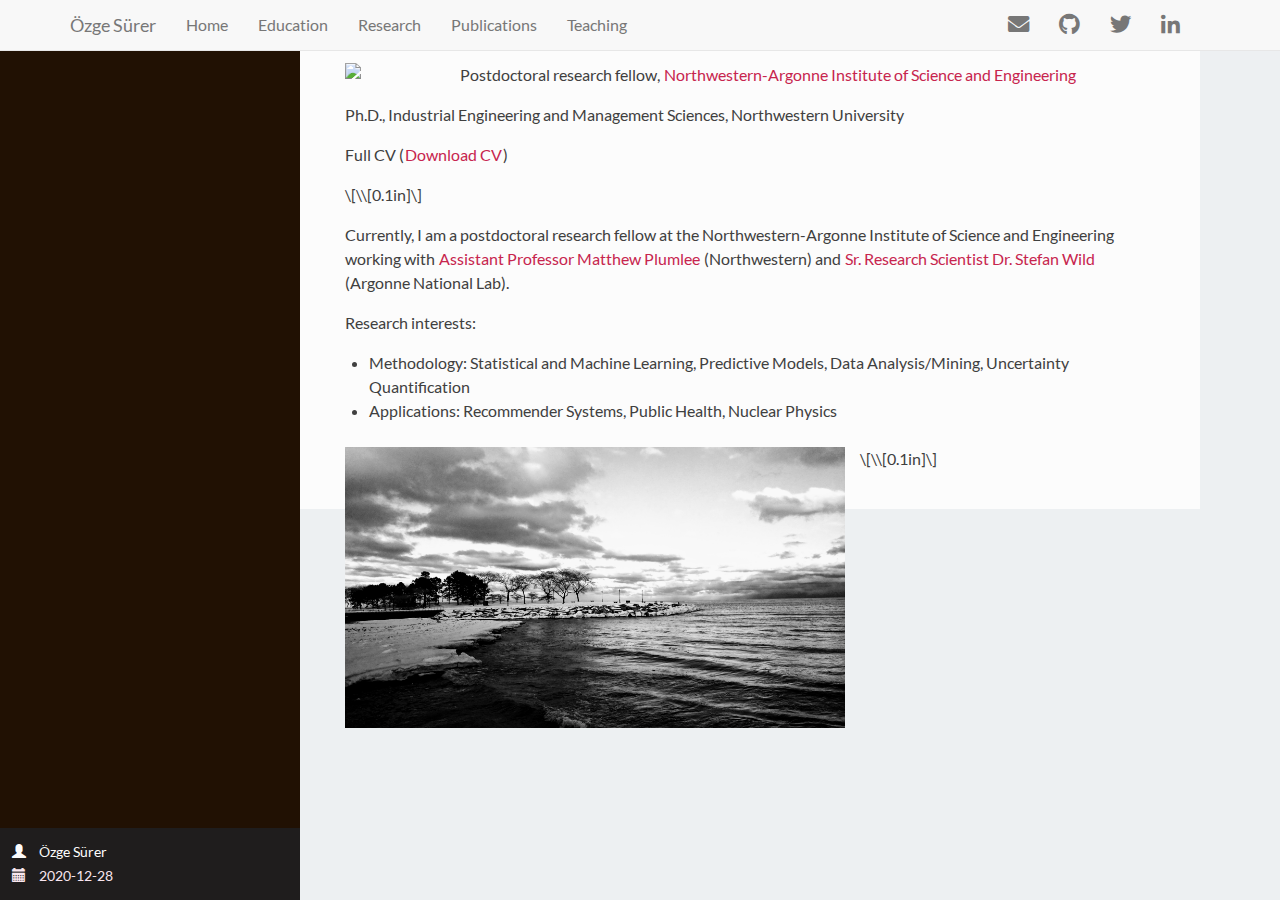
==== commit dc8335d2: "including author name" ====
--- a/index.html
+++ b/index.html
@@ -5,7 +5,9 @@
     <meta http-equiv="Content-Type" content="text/html; charset=utf-8" />
     <meta name="generator" content="pandoc" />
 
-    
+        <meta name="author" content="Özge Sürer" />
+    
+        <meta name="date" content="2020-12-28" />
     
     <title></title>
 
@@ -189,7 +191,9 @@
       
     </div>
     <div id="postamble" data-toggle="wy-nav-shift" class="status">
-                </div>
+                  <p class="author"><span class="glyphicon glyphicon-user"></span> Özge Sürer</p>
+                        <p class="date"><span class="glyphicon glyphicon-calendar"></span> 2020-12-28</p>
+          </div>
    </div>
    
    
@@ -209,7 +213,8 @@
 <li><p>Methodology: Statistical and Machine Learning, Predictive Models, Data Analysis/Mining, Uncertainty Quantification</p></li>
 <li><p>Applications: Recommender Systems, Public Health, Nuclear Physics</p></li>
 </ul>
-<p><img src="folder/evanston1.jpg" class="img2"> <span class="math display">\[\\[0.5in]\]</span></p>
+<p><img src="folder/evanston1.jpg" class="img2"></p>
+<p><span class="math display">\[\\[0.1in]\]</span></p>
 </div>
 
    
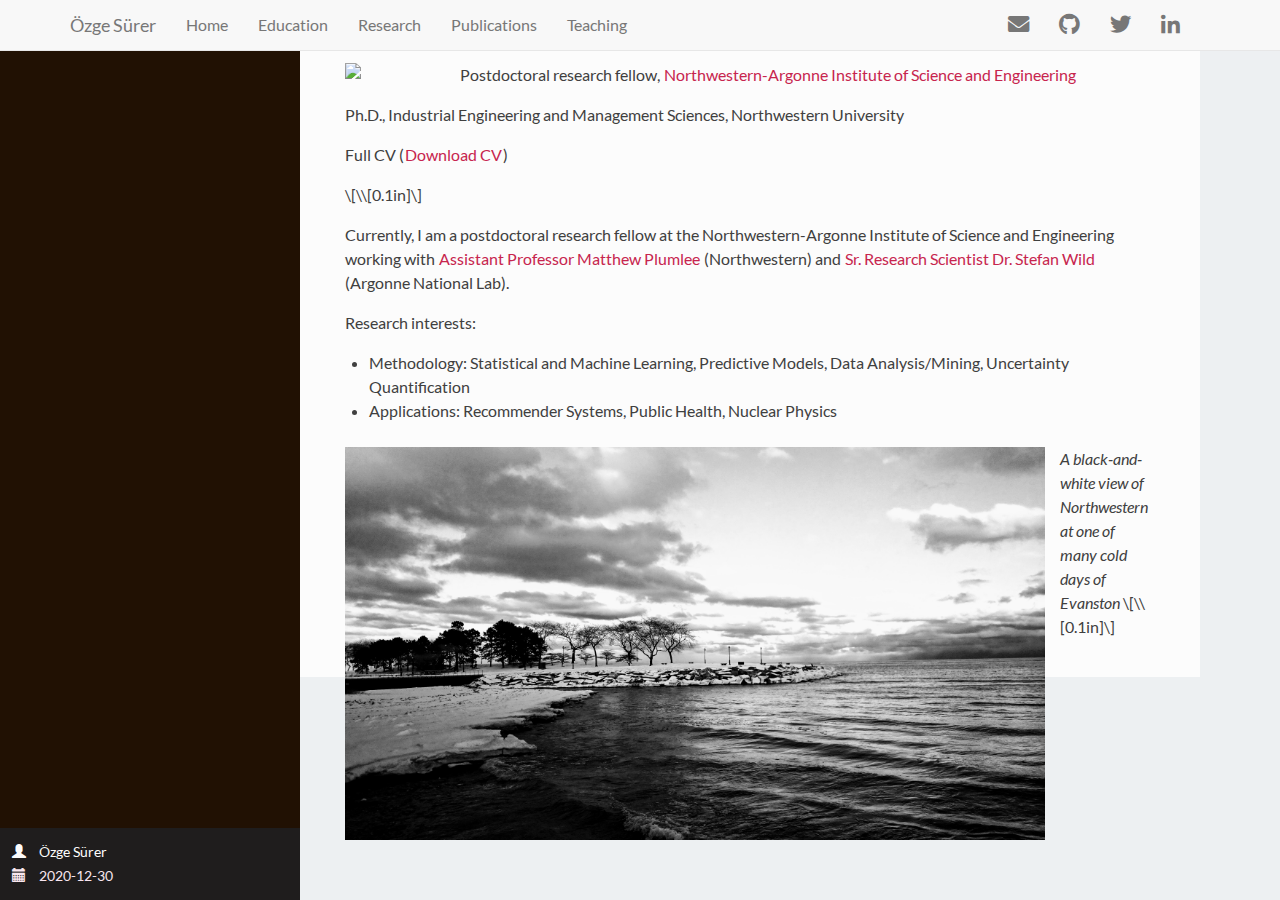
==== commit c2faaa15: "homepage" ====
--- a/index.html
+++ b/index.html
@@ -7,7 +7,7 @@
 
         <meta name="author" content="Özge Sürer" />
     
-        <meta name="date" content="2020-12-28" />
+        <meta name="date" content="2020-12-30" />
     
     <title></title>
 
@@ -192,7 +192,7 @@
     </div>
     <div id="postamble" data-toggle="wy-nav-shift" class="status">
                   <p class="author"><span class="glyphicon glyphicon-user"></span> Özge Sürer</p>
-                        <p class="date"><span class="glyphicon glyphicon-calendar"></span> 2020-12-28</p>
+                        <p class="date"><span class="glyphicon glyphicon-calendar"></span> 2020-12-30</p>
           </div>
    </div>
    
@@ -213,8 +213,8 @@
 <li><p>Methodology: Statistical and Machine Learning, Predictive Models, Data Analysis/Mining, Uncertainty Quantification</p></li>
 <li><p>Applications: Recommender Systems, Public Health, Nuclear Physics</p></li>
 </ul>
-<p><img src="folder/evanston1.jpg" class="img2"></p>
-<p><span class="math display">\[\\[0.1in]\]</span></p>
+<p><img src="folder/evanston1.jpg" class="img3"></p>
+<p><em>A black-and-white view of Northwestern at one of many cold days of Evanston</em> <span class="math display">\[\\[0.1in]\]</span></p>
 </div>
 
    
--- a/style.css
+++ b/style.css
@@ -14,3 +14,10 @@
   text-align: left;
 }
 
+.img3 {
+  float: left;
+  width: 700px;
+  display: block;
+  margin: 0 15px 0 0;
+  text-align: left;
+}
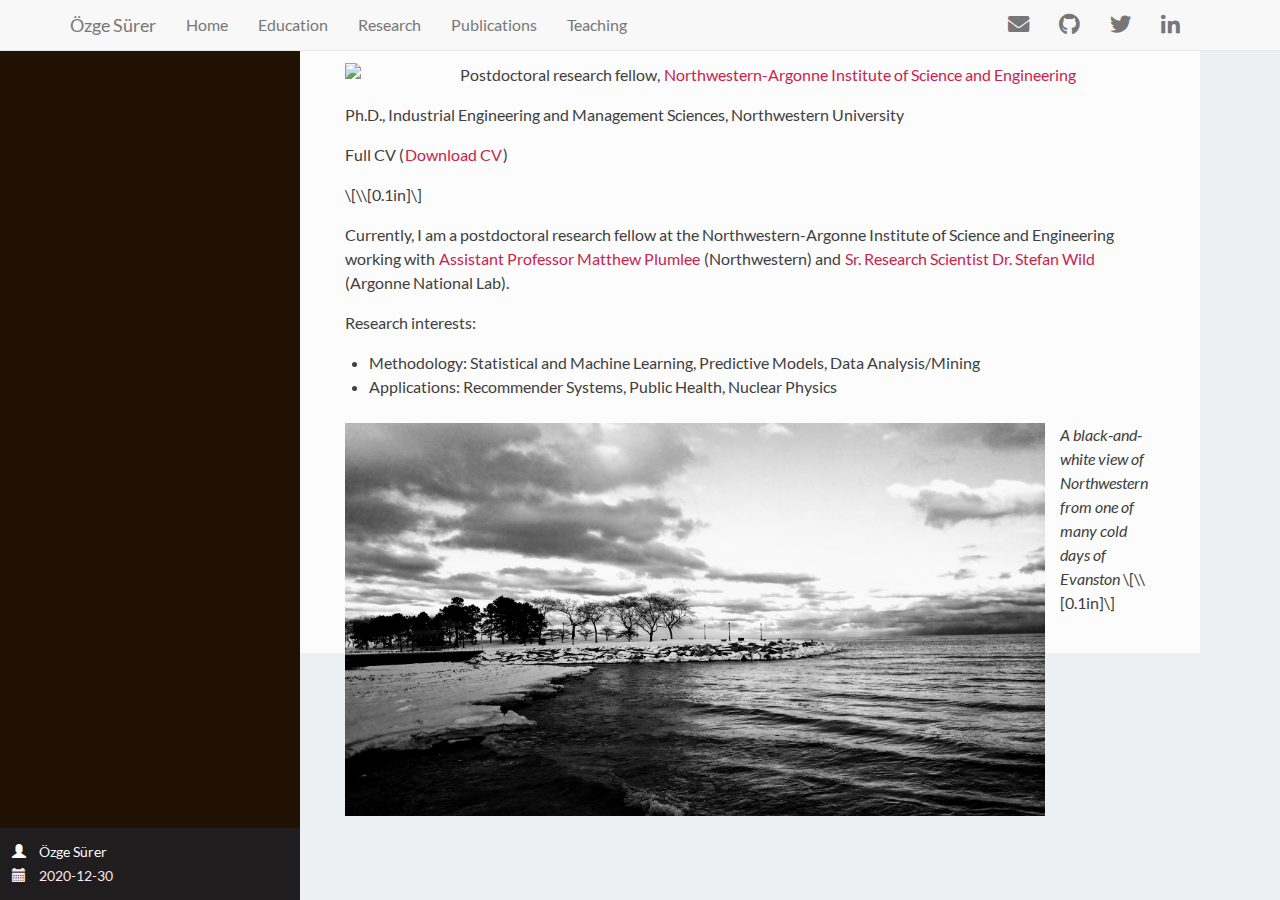
==== commit 3101f7db: "links" ====
--- a/index.html
+++ b/index.html
@@ -210,11 +210,11 @@
 <p>Currently, I am a postdoctoral research fellow at the Northwestern-Argonne Institute of Science and Engineering working with <a href="https://www.mccormick.northwestern.edu/research-faculty/directory/profiles/plumlee-matthew.html">Assistant Professor Matthew Plumlee</a> (Northwestern) and <a href="https://wildsm.github.io">Sr. Research Scientist Dr. Stefan Wild</a> (Argonne National Lab).</p>
 <p>Research interests:</p>
 <ul>
-<li><p>Methodology: Statistical and Machine Learning, Predictive Models, Data Analysis/Mining, Uncertainty Quantification</p></li>
+<li><p>Methodology: Statistical and Machine Learning, Predictive Models, Data Analysis/Mining</p></li>
 <li><p>Applications: Recommender Systems, Public Health, Nuclear Physics</p></li>
 </ul>
 <p><img src="folder/evanston1.jpg" class="img3"></p>
-<p><em>A black-and-white view of Northwestern at one of many cold days of Evanston</em> <span class="math display">\[\\[0.1in]\]</span></p>
+<p><em>A black-and-white view of Northwestern from one of many cold days of Evanston</em> <span class="math display">\[\\[0.1in]\]</span></p>
 </div>
 
    
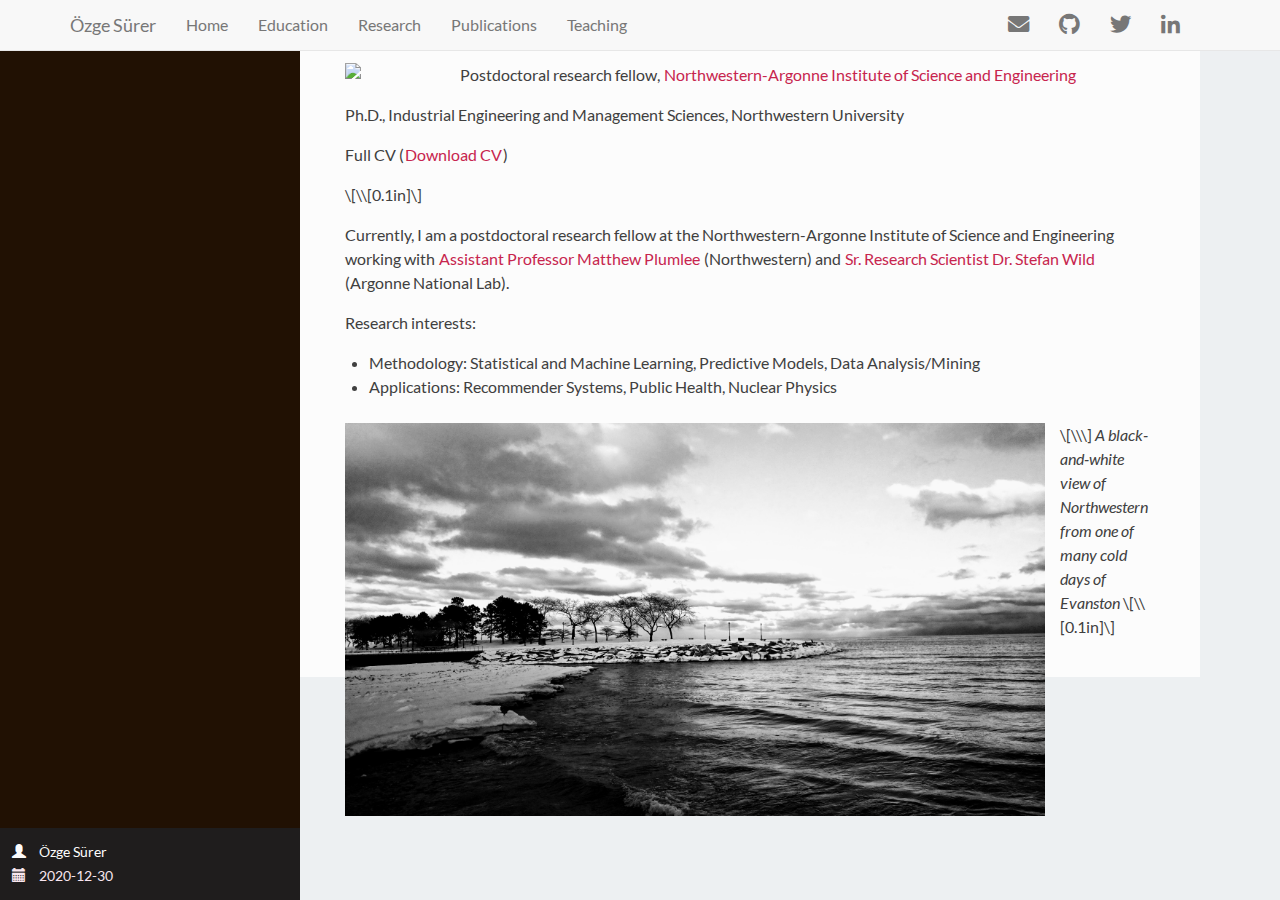
==== commit 2083c4d0: "index page" ====
--- a/index.html
+++ b/index.html
@@ -213,8 +213,7 @@
 <li><p>Methodology: Statistical and Machine Learning, Predictive Models, Data Analysis/Mining</p></li>
 <li><p>Applications: Recommender Systems, Public Health, Nuclear Physics</p></li>
 </ul>
-<p><img src="folder/evanston1.jpg" class="img3"></p>
-<p><em>A black-and-white view of Northwestern from one of many cold days of Evanston</em> <span class="math display">\[\\[0.1in]\]</span></p>
+<p><img src="folder/evanston1.jpg" class="img3"> <span class="math display">\[\\\]</span> <em>A black-and-white view of Northwestern from one of many cold days of Evanston</em> <span class="math display">\[\\[0.1in]\]</span></p>
 </div>
 
    
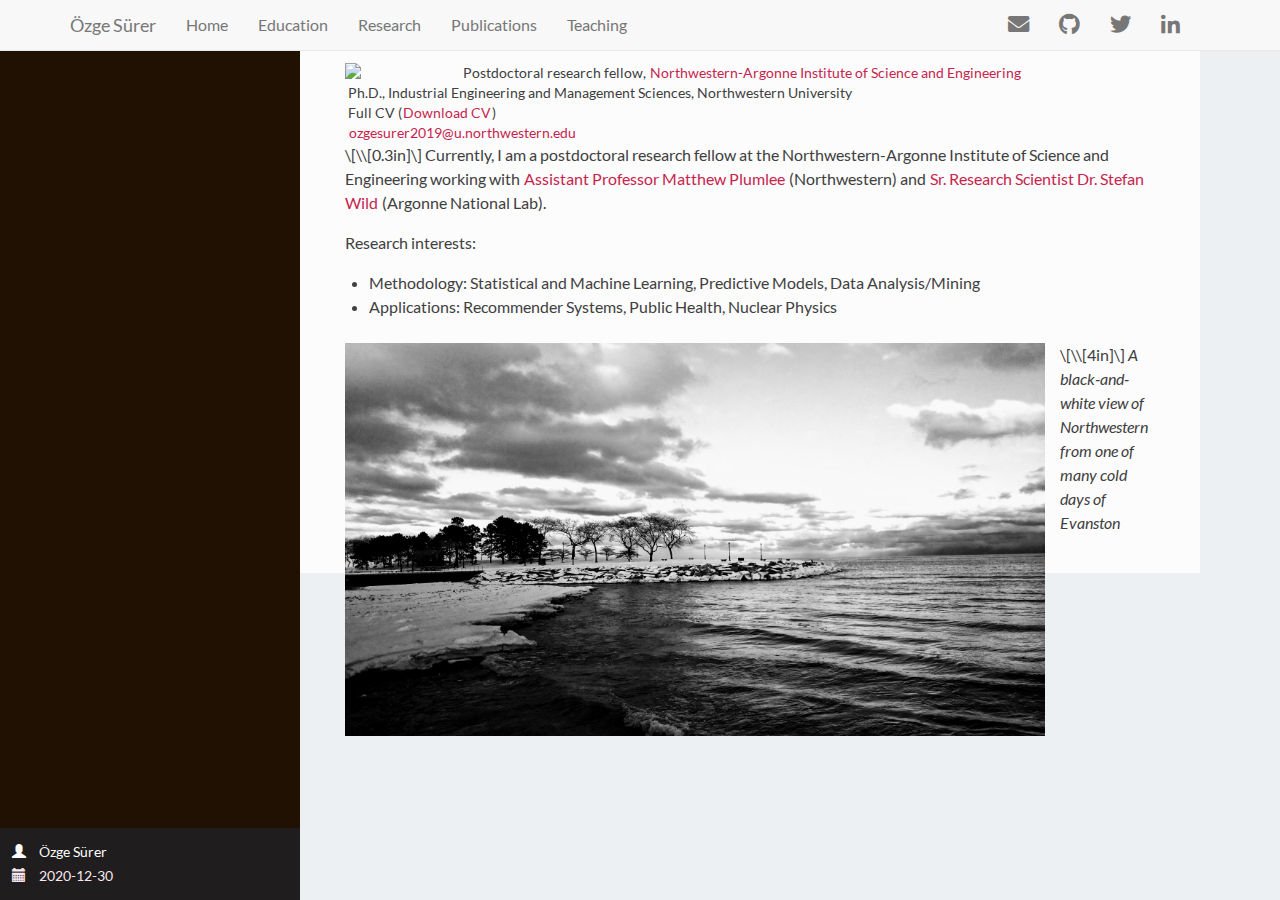
==== commit 82bcb910: "adding CV" ====
--- a/index.html
+++ b/index.html
@@ -201,19 +201,19 @@
    
 <!-- Don't indent these lines or it will mess pre blocks indentation --> 
 <div id="main">
-<p><span class="math display">\[\\[0.5in]\]</span></p>
+<p><span class="math display">\[\\[0.3in]\]</span></p>
 <p><img src="folder/os.jpg" class="img1"></p>
-<p>Postdoctoral research fellow, <a href="https://www.naise.northwestern.edu">Northwestern-Argonne Institute of Science and Engineering</a></p>
-<p>Ph.D., Industrial Engineering and Management Sciences, Northwestern University</p>
-<p>Full CV (<a href="folder/CV_OzgeSurer.pdf#" class="download" title="Download CV as PDF">Download CV</a>)</p>
-<p><span class="math display">\[\\[0.1in]\]</span></p>
-<p>Currently, I am a postdoctoral research fellow at the Northwestern-Argonne Institute of Science and Engineering working with <a href="https://www.mccormick.northwestern.edu/research-faculty/directory/profiles/plumlee-matthew.html">Assistant Professor Matthew Plumlee</a> (Northwestern) and <a href="https://wildsm.github.io">Sr. Research Scientist Dr. Stefan Wild</a> (Argonne National Lab).</p>
+<div style="white-space: pre-line;"> Postdoctoral research fellow, <a href="https://www.naise.northwestern.edu">Northwestern-Argonne Institute of Science and Engineering</a>
+ Ph.D., Industrial Engineering and Management Sciences, Northwestern University
+ Full CV (<a href="folder/CV_OzgeSurer.pdf#" class="download" title="Download CV as PDF">Download CV</a>)
+ <a href="mailto:ozgesurer2019@u.northwestern.edu">ozgesurer2019@u.northwestern.edu</a></div>
+<p><span class="math display">\[\\[0.3in]\]</span> Currently, I am a postdoctoral research fellow at the Northwestern-Argonne Institute of Science and Engineering working with <a href="https://www.mccormick.northwestern.edu/research-faculty/directory/profiles/plumlee-matthew.html">Assistant Professor Matthew Plumlee</a> (Northwestern) and <a href="https://wildsm.github.io">Sr. Research Scientist Dr. Stefan Wild</a> (Argonne National Lab).</p>
 <p>Research interests:</p>
 <ul>
 <li><p>Methodology: Statistical and Machine Learning, Predictive Models, Data Analysis/Mining</p></li>
 <li><p>Applications: Recommender Systems, Public Health, Nuclear Physics</p></li>
 </ul>
-<p><img src="folder/evanston1.jpg" class="img3"> <span class="math display">\[\\\]</span> <em>A black-and-white view of Northwestern from one of many cold days of Evanston</em> <span class="math display">\[\\[0.1in]\]</span></p>
+<p><img src="folder/evanston1.jpg" class="img3"> <span class="math display">\[\\[4in]\]</span> <em>A black-and-white view of Northwestern from one of many cold days of Evanston</em></p>
 </div>
 
    
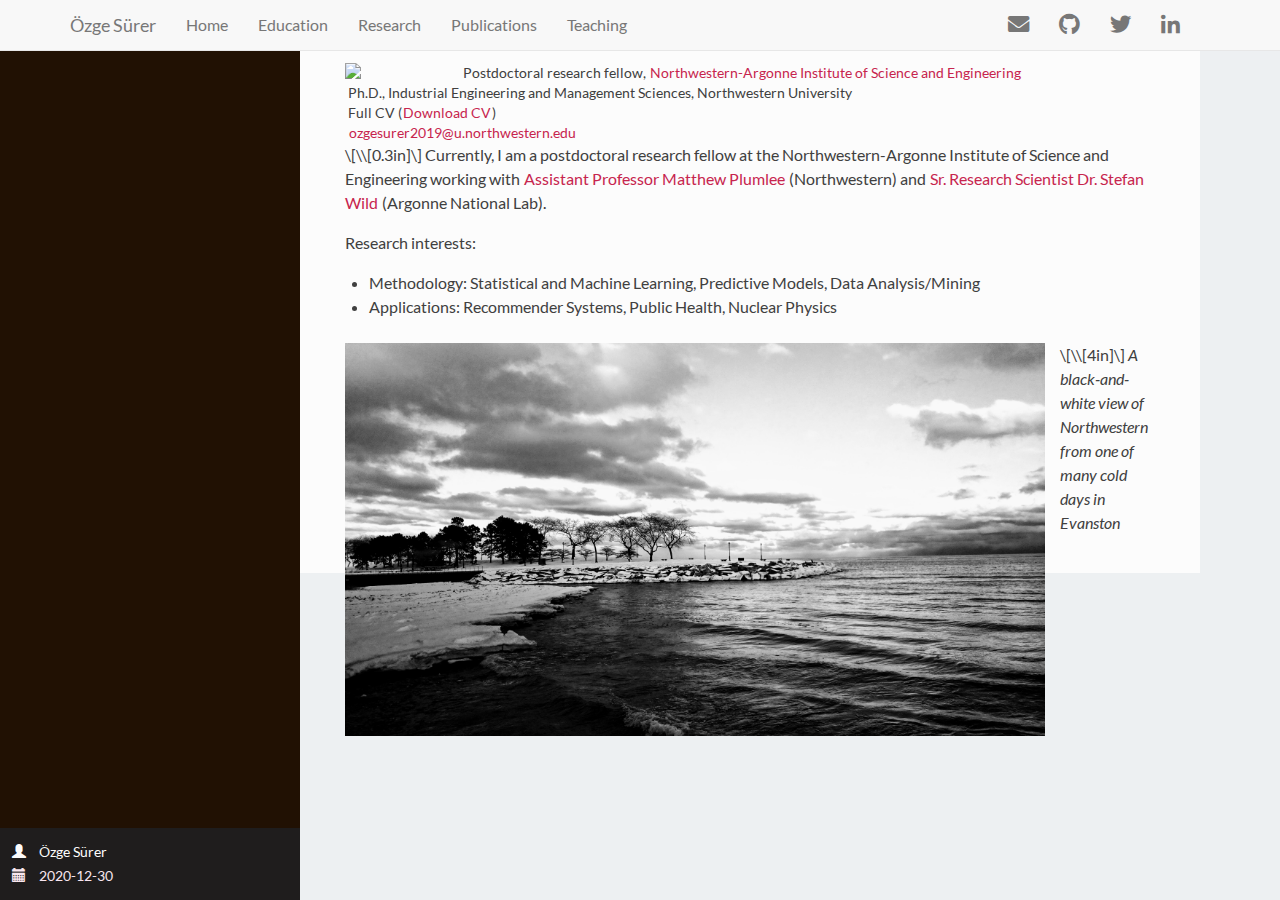
==== commit b0e87383: "typos" ====
--- a/index.html
+++ b/index.html
@@ -213,7 +213,7 @@
 <li><p>Methodology: Statistical and Machine Learning, Predictive Models, Data Analysis/Mining</p></li>
 <li><p>Applications: Recommender Systems, Public Health, Nuclear Physics</p></li>
 </ul>
-<p><img src="folder/evanston1.jpg" class="img3"> <span class="math display">\[\\[4in]\]</span> <em>A black-and-white view of Northwestern from one of many cold days of Evanston</em></p>
+<p><img src="folder/evanston1.jpg" class="img3"> <span class="math display">\[\\[4in]\]</span> <em>A black-and-white view of Northwestern from one of many cold days in Evanston</em></p>
 </div>
 
    
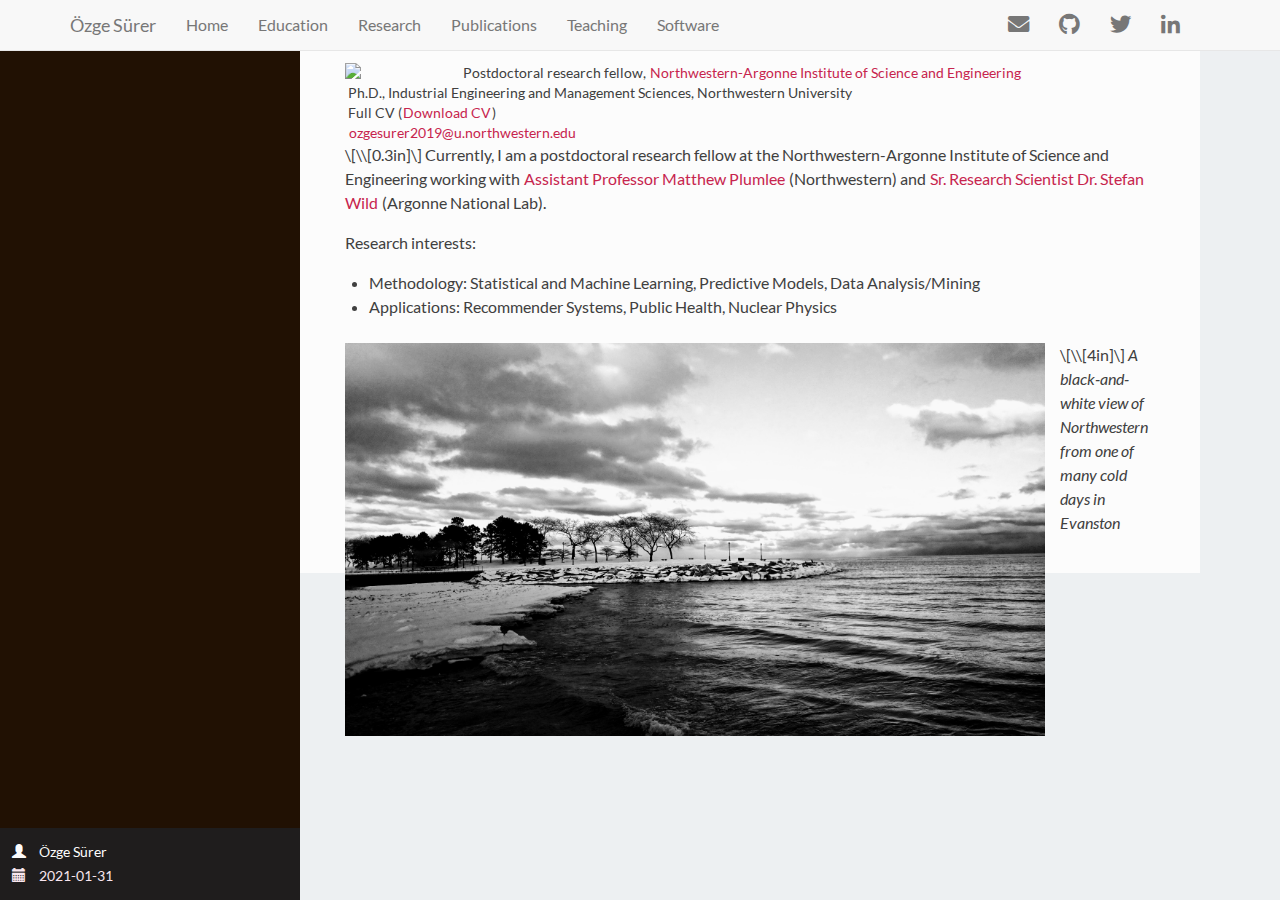
==== commit bea99433: "sw" ====
--- a/index.html
+++ b/index.html
@@ -7,23 +7,23 @@
 
         <meta name="author" content="Özge Sürer" />
     
-        <meta name="date" content="2020-12-30" />
-    
-    <title></title>
+        <meta name="date" content="2021-01-31" />
+    
+    <title>index.utf8.md</title>
 
         <script src="site_libs/jquery-1.11.3/jquery.min.js"></script>
-    <meta name="viewport" content="width=device-width, initial-scale=1" />
-    <link href="site_libs/bootstrap-3.3.7/css/bootstrap.min.css" rel="stylesheet" />
-    <script src="site_libs/bootstrap-3.3.7/js/bootstrap.min.js"></script>
-    <script src="site_libs/jqueryui-1.11.4/jquery-ui.min.js"></script>
-    <script src="site_libs/navigation-1.1/tabsets.js"></script>
-    <link href="site_libs/magnific-popup-1.1.0/magnific-popup.css" rel="stylesheet" />
-    <script src="site_libs/magnific-popup-1.1.0/jquery.magnific-popup.min.js"></script>
-    <link href="site_libs/readthedown-0.1/readthedown.css" rel="stylesheet" />
-    <link href="site_libs/readthedown-0.1/readthedown_fonts.css" rel="stylesheet" />
-    <script src="site_libs/readthedown-0.1/readthedown.js"></script>
-    <link href="site_libs/font-awesome-5.1.0/css/all.css" rel="stylesheet" />
-    <link href="site_libs/font-awesome-5.1.0/css/v4-shims.css" rel="stylesheet" />
+        <meta name="viewport" content="width=device-width, initial-scale=1" />
+        <link href="site_libs/bootstrap-3.3.7/css/bootstrap.min.css" rel="stylesheet" />
+        <script src="site_libs/bootstrap-3.3.7/js/bootstrap.min.js"></script>
+        <script src="site_libs/jqueryui-1.11.4/jquery-ui.min.js"></script>
+        <script src="site_libs/navigation-1.1/tabsets.js"></script>
+        <link href="site_libs/magnific-popup-1.1.0/magnific-popup.css" rel="stylesheet" />
+        <script src="site_libs/magnific-popup-1.1.0/jquery.magnific-popup.min.js"></script>
+        <link href="site_libs/readthedown-0.1/readthedown.css" rel="stylesheet" />
+        <link href="site_libs/readthedown-0.1/readthedown_fonts.css" rel="stylesheet" />
+        <script src="site_libs/readthedown-0.1/readthedown.js"></script>
+        <link href="site_libs/font-awesome-5.1.0/css/all.css" rel="stylesheet" />
+        <link href="site_libs/font-awesome-5.1.0/css/v4-shims.css" rel="stylesheet" />
     
     
     
@@ -111,7 +111,8 @@
 
 <body class="preload">
 
-            <!-- readthedown start -->   
+   	
+         <!-- readthedown start -->   
    <div id="content" data-toggle="wy-nav-shift">
      <nav id="nav-top" role="navigation" aria-label="top navigation">
        <a role="button" href="#" data-toggle="wy-nav-top"><span class="glyphicon glyphicon-menu-hamburger"></span></a>
@@ -119,69 +120,72 @@
          
    
       
-   <div class="navbar navbar-default  navbar-fixed-top" role="navigation">
-     <div class="container">
-       <div class="navbar-header">
-         <button type="button" class="navbar-toggle collapsed" data-toggle="collapse" data-target="#navbar">
-           <span class="icon-bar"></span>
-           <span class="icon-bar"></span>
-           <span class="icon-bar"></span>
-         </button>
-         <a class="navbar-brand" href="index.html">Özge Sürer</a>
-       </div>
-       <div id="navbar" class="navbar-collapse collapse">
-         <ul class="nav navbar-nav">
-           <li>
-     <a href="index.html">Home</a>
-   </li>
-   <li>
-     <a href="education.html">Education</a>
-   </li>
-   <li>
-     <a href="research.html">Research</a>
-   </li>
-   <li>
-     <a href="publications.html">Publications</a>
-   </li>
-   <li>
-     <a href="teaching.html">Teaching</a>
-   </li>
-         </ul>
-         <ul class="nav navbar-nav navbar-right">
-           <li>
-     <a href="contact.html">
-       <span class="fa fa-envelope fa-lg"></span>
-        
-     </a>
-   </li>
-   <li>
-     <a href="https://github.com/ozgesurer">
-       <span class="fa fa-github fa-lg"></span>
-        
-     </a>
-   </li>
-   <li>
-     <a href="https://twitter.com/ozgesrr?lang=en">
-       <span class="fa fa-twitter fa-lg"></span>
-        
-     </a>
-   </li>
-   <li>
-     <a href="https://www.linkedin.com/in/özge-sürer-48224a33">
-       <span class="fa fa-linkedin fa-lg"></span>
-        
-     </a>
-   </li>
-   <li>
-     <a href="https://scholar.google.com/citations?hl=en&amp;user=3xDBhh4AAAAJ">
-       <span class="ai ai-google-scholar"></span>
-        
-     </a>
-   </li>
-         </ul>
-       </div><!--/.nav-collapse -->
-     </div><!--/.container -->
-   </div><!--/.navbar -->
+      <div class="navbar navbar-default  navbar-fixed-top" role="navigation">
+        <div class="container">
+          <div class="navbar-header">
+            <button type="button" class="navbar-toggle collapsed" data-toggle="collapse" data-target="#navbar">
+              <span class="icon-bar"></span>
+              <span class="icon-bar"></span>
+              <span class="icon-bar"></span>
+            </button>
+            <a class="navbar-brand" href="index.html">Özge Sürer</a>
+          </div>
+          <div id="navbar" class="navbar-collapse collapse">
+            <ul class="nav navbar-nav">
+              <li>
+        <a href="index.html">Home</a>
+      </li>
+      <li>
+        <a href="education.html">Education</a>
+      </li>
+      <li>
+        <a href="research.html">Research</a>
+      </li>
+      <li>
+        <a href="publications.html">Publications</a>
+      </li>
+      <li>
+        <a href="teaching.html">Teaching</a>
+      </li>
+      <li>
+        <a href="software.html">Software</a>
+      </li>
+            </ul>
+            <ul class="nav navbar-nav navbar-right">
+              <li>
+        <a href="contact.html">
+          <span class="fa fa-envelope fa-lg"></span>
+           
+        </a>
+      </li>
+      <li>
+        <a href="https://github.com/ozgesurer">
+          <span class="fa fa-github fa-lg"></span>
+           
+        </a>
+      </li>
+      <li>
+        <a href="https://twitter.com/ozgesrr?lang=en">
+          <span class="fa fa-twitter fa-lg"></span>
+           
+        </a>
+      </li>
+      <li>
+        <a href="https://www.linkedin.com/in/özge-sürer-48224a33">
+          <span class="fa fa-linkedin fa-lg"></span>
+           
+        </a>
+      </li>
+      <li>
+        <a href="https://scholar.google.com/citations?hl=en&amp;user=3xDBhh4AAAAJ">
+          <span class="ai ai-google-scholar"></span>
+           
+        </a>
+      </li>
+            </ul>
+          </div><!--/.nav-collapse -->
+        </div><!--/.container -->
+      </div><!--/.navbar -->
         
       
          <!-- readthedown authors -->
@@ -192,10 +196,11 @@
     </div>
     <div id="postamble" data-toggle="wy-nav-shift" class="status">
                   <p class="author"><span class="glyphicon glyphicon-user"></span> Özge Sürer</p>
-                        <p class="date"><span class="glyphicon glyphicon-calendar"></span> 2020-12-30</p>
+                        <p class="date"><span class="glyphicon glyphicon-calendar"></span> 2021-01-31</p>
           </div>
    </div>
-   
+     
+
    
       
    
@@ -203,11 +208,11 @@
 <div id="main">
 <p><span class="math display">\[\\[0.3in]\]</span></p>
 <p><img src="folder/os.jpg" class="img1"></p>
-<div style="white-space: pre-line;"> Postdoctoral research fellow, <a href="https://www.naise.northwestern.edu">Northwestern-Argonne Institute of Science and Engineering</a>
- Ph.D., Industrial Engineering and Management Sciences, Northwestern University
- Full CV (<a href="folder/CV_OzgeSurer.pdf#" class="download" title="Download CV as PDF">Download CV</a>)
- <a href="mailto:ozgesurer2019@u.northwestern.edu">ozgesurer2019@u.northwestern.edu</a></div>
-<p><span class="math display">\[\\[0.3in]\]</span> Currently, I am a postdoctoral research fellow at the Northwestern-Argonne Institute of Science and Engineering working with <a href="https://www.mccormick.northwestern.edu/research-faculty/directory/profiles/plumlee-matthew.html">Assistant Professor Matthew Plumlee</a> (Northwestern) and <a href="https://wildsm.github.io">Sr. Research Scientist Dr. Stefan Wild</a> (Argonne National Lab).</p>
+<div class="line-block"> Postdoctoral research fellow, <a href="https://www.naise.northwestern.edu">Northwestern-Argonne Institute of Science and Engineering</a><br />
+ Ph.D., Industrial Engineering and Management Sciences, Northwestern University<br />
+ Full CV (<a href="folder/CV_OzgeSurer.pdf#" class="download" title="Download CV as PDF">Download CV</a>)<br />
+ <a href="mailto:ozgesurer2019@u.northwestern.edu" class="email">ozgesurer2019@u.northwestern.edu</a></div>
+<p><span class="math display">\[\\[0.3in]\]</span> Currently, I am a postdoctoral research fellow at the Northwestern-Argonne Institute of Science and Engineering working with <a href="https://www.mccormick.northwestern.edu/research-faculty/directory/profiles/plumlee-matthew.html">Assistant Professor Matthew Plumlee</a> (Northwestern) and <a href="https://wildsm.github.io">Sr. Research Scientist Dr. Stefan Wild</a> (Argonne National Lab).</p>
 <p>Research interests:</p>
 <ul>
 <li><p>Methodology: Statistical and Machine Learning, Predictive Models, Data Analysis/Mining</p></li>
